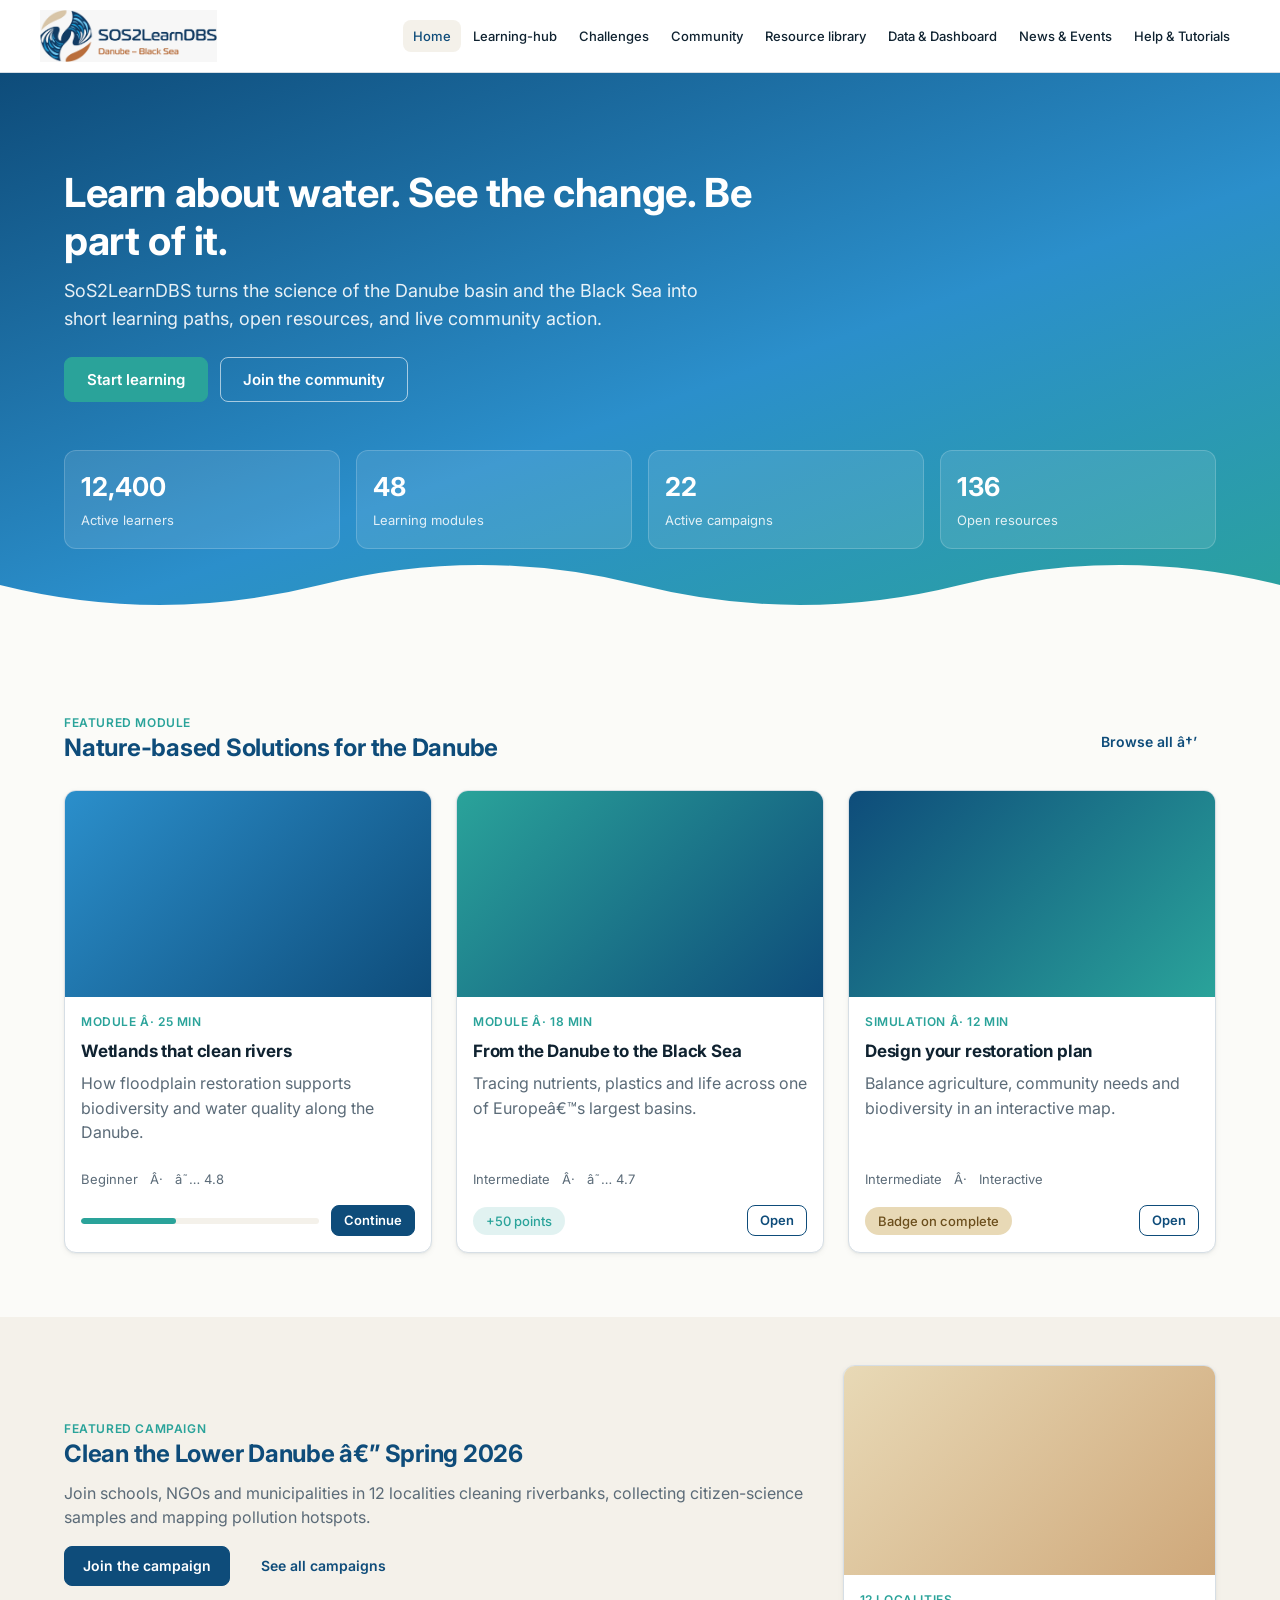
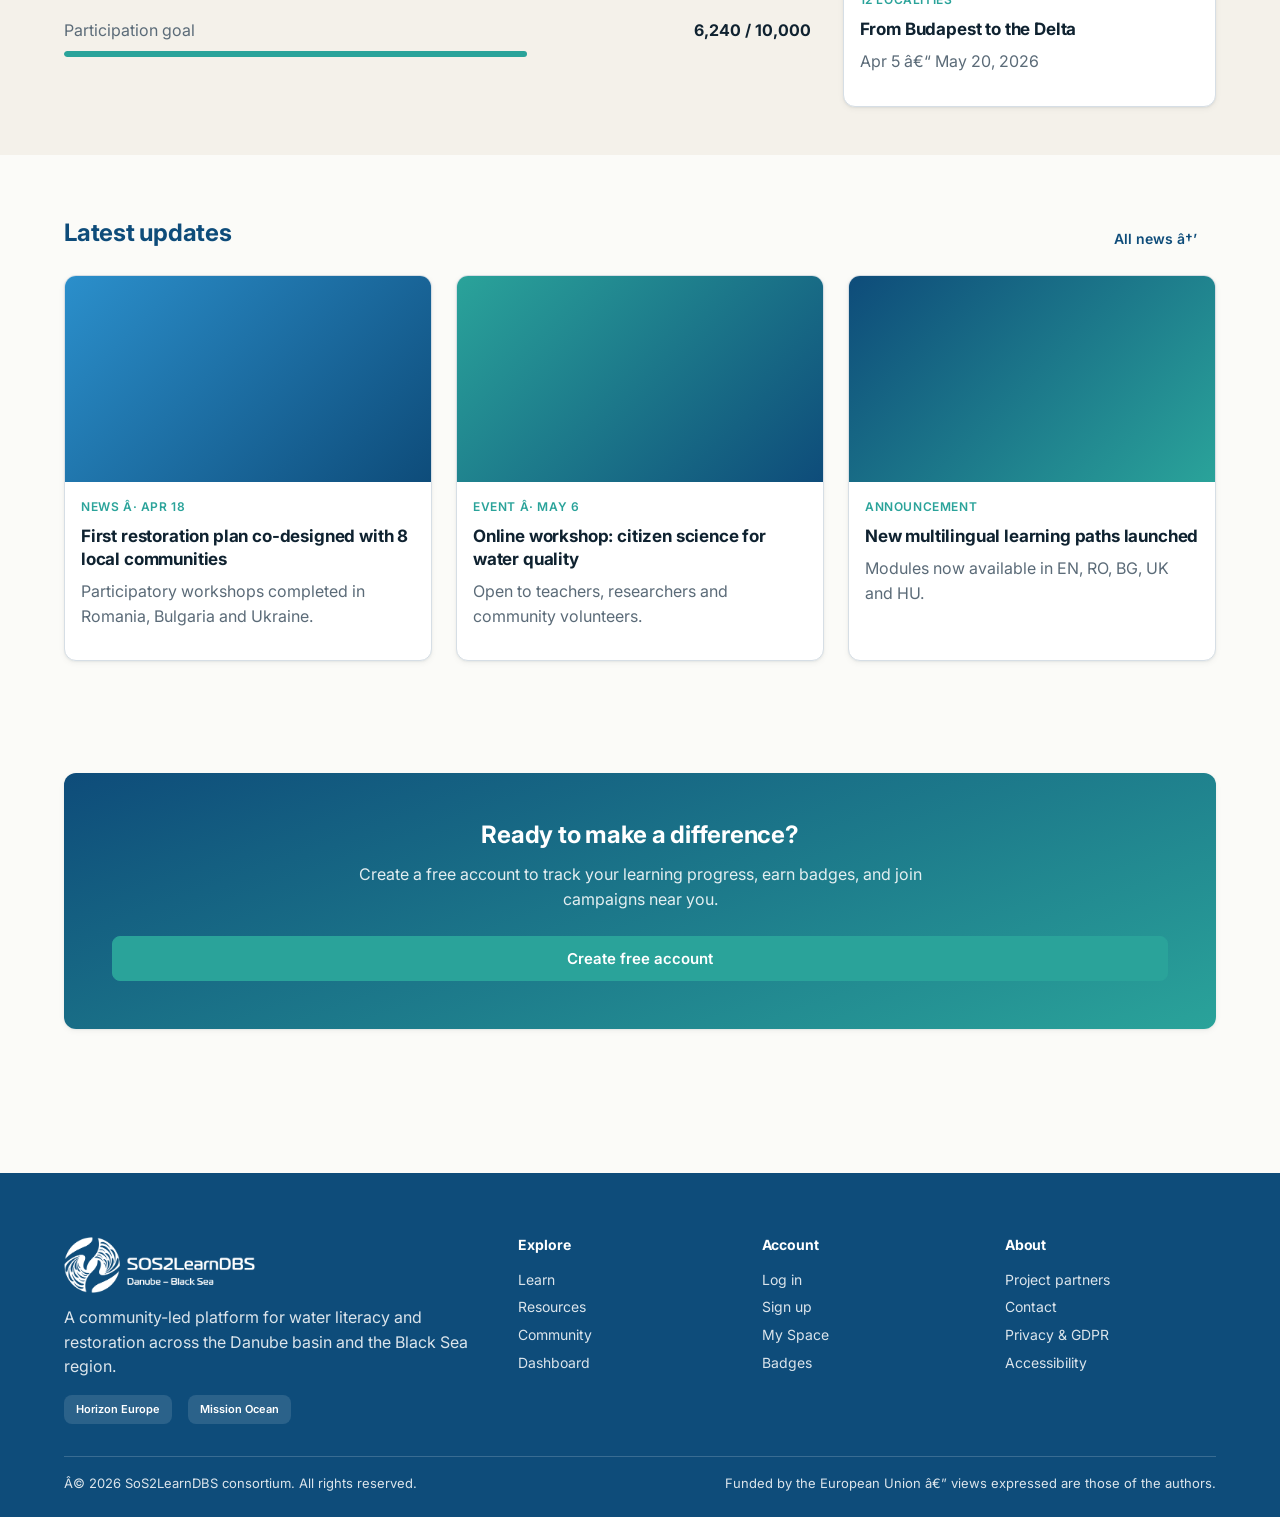
==== index.html @ 238d83d1 "Initial site for GitHub Pages" ====
﻿<!doctype html>
<html lang="en">
<head>
<meta charset="utf-8">
<title>SoS2LearnDBS â€” Learn. See. Restore.</title>
<meta name="viewport" content="width=device-width,initial-scale=1">
<meta name="description" content="Community-led restoration of the Danube basin and the Black Sea. Learn, explore data, and take part.">
<link rel="icon" type="image/jpeg" href="assets/img/logos/Logo.jpeg">
<link rel="preconnect" href="https://fonts.googleapis.com">
<link rel="preconnect" href="https://fonts.gstatic.com" crossorigin>
<link href="https://fonts.googleapis.com/css2?family=Inter:wght@400;500;600;700&display=swap" rel="stylesheet">
<link rel="stylesheet" href="assets/css/styles.css">
</head>
<body>
<a class="skip-link" href="#main">Skip to content</a>

<header class="header">
  <div class="container header__inner header__inner--simple">
        <a class="brand" href="index.html" aria-label="SoS2LearnDBS home">
      <img class="brand__mark" src="assets/img/logos/Logo.jpeg" alt="SoS2LearnDBS">
    </a>
    <button class="menu-btn" data-menu-toggle aria-label="Toggle menu">☰</button>
    <nav class="nav nav--primary" aria-label="Main">
      <a href="index.html">Home</a>
      <a href="learn.html">Learning-hub</a>
      <a href="campaign-detail.html">Challenges</a>
      <a href="community.html">Community</a>
      <a href="resources.html">Resource library</a>
      <a href="dashboard.html">Data & Dashboard</a>
      <a href="community.html#news">News & Events</a>
      <a href="learn.html#tutorials">Help & Tutorials</a>
    </nav>
  </div>
</header>

<main id="main">

  <!-- Hero -->
  <section class="hero">
    <div class="container">
      <h1>Learn about water. See the change. Be part of it.</h1>
      <p>SoS2LearnDBS turns the science of the Danube basin and the Black Sea into short learning paths,
         open resources, and live community action.</p>
      <div class="actions">
        <a class="btn btn--teal btn--lg" href="learn.html">Start learning</a>
        <a class="btn btn--secondary btn--lg" href="community.html" style="color:#fff;border-color:rgba(255,255,255,0.6);background:transparent">Join the community</a>
      </div>
      <div class="hero__kpis">
        <div class="hero__kpi"><b data-count="12400">0</b><span>Active learners</span></div>
        <div class="hero__kpi"><b data-count="48">0</b><span>Learning modules</span></div>
        <div class="hero__kpi"><b data-count="22">0</b><span>Active campaigns</span></div>
        <div class="hero__kpi"><b data-count="136">0</b><span>Open resources</span></div>
      </div>
    </div>
  </section>

  <!-- Featured module -->
  <section class="section">
    <div class="container">
      <div class="flex justify-between items-center mb-4">
        <div>
          <span class="card__tag">Featured module</span>
          <h2>Nature-based Solutions for the Danube</h2>
        </div>
        <a class="btn btn--ghost" href="learn.html">Browse all â†’</a>
      </div>
      <div class="grid g-3">
        <article class="card">
          <div class="card__media card__media--azure"></div>
          <div class="card__body">
            <span class="card__tag">Module Â· 25 min</span>
            <h3 class="card__title">Wetlands that clean rivers</h3>
            <p class="muted">How floodplain restoration supports biodiversity and water quality along the Danube.</p>
            <div class="card__meta"><span>Beginner</span> Â· <span>â˜… 4.8</span></div>
          </div>
          <div class="card__footer">
            <div class="progress" style="flex:1;margin-right:12px"><div class="progress__bar" style="width:40%"></div></div>
            <a class="btn btn--sm" href="module-detail.html">Continue</a>
          </div>
        </article>
        <article class="card">
          <div class="card__media card__media--teal"></div>
          <div class="card__body">
            <span class="card__tag">Module Â· 18 min</span>
            <h3 class="card__title">From the Danube to the Black Sea</h3>
            <p class="muted">Tracing nutrients, plastics and life across one of Europeâ€™s largest basins.</p>
            <div class="card__meta"><span>Intermediate</span> Â· <span>â˜… 4.7</span></div>
          </div>
          <div class="card__footer">
            <span class="chip chip--teal">+50 points</span>
            <a class="btn btn--sm btn--secondary" href="module-detail.html">Open</a>
          </div>
        </article>
        <article class="card">
          <div class="card__media"></div>
          <div class="card__body">
            <span class="card__tag">Simulation Â· 12 min</span>
            <h3 class="card__title">Design your restoration plan</h3>
            <p class="muted">Balance agriculture, community needs and biodiversity in an interactive map.</p>
            <div class="card__meta"><span>Intermediate</span> Â· <span>Interactive</span></div>
          </div>
          <div class="card__footer">
            <span class="chip chip--sand">Badge on complete</span>
            <a class="btn btn--sm btn--secondary" href="module-detail.html">Open</a>
          </div>
        </article>
      </div>
    </div>
  </section>

  <!-- Featured campaign -->
  <section class="section--tight" style="background:var(--c-stone)">
    <div class="container">
      <div class="grid g-8-4 items-center">
        <div>
          <span class="card__tag">Featured campaign</span>
          <h2>Clean the Lower Danube â€” Spring 2026</h2>
          <p class="muted">Join schools, NGOs and municipalities in 12 localities cleaning riverbanks,
             collecting citizen-science samples and mapping pollution hotspots.</p>
          <div class="flex gap-3 mt-4">
            <a class="btn" href="campaign-detail.html">Join the campaign</a>
            <a class="btn btn--ghost" href="community.html">See all campaigns</a>
          </div>
          <div class="mt-6">
            <div class="flex justify-between mb-2"><span class="muted">Participation goal</span><b>6,240 / 10,000</b></div>
            <div class="progress"><div class="progress__bar" style="width:62%"></div></div>
          </div>
        </div>
        <div>
          <div class="card">
            <div class="card__media card__media--sand"></div>
            <div class="card__body">
              <span class="card__tag">12 localities</span>
              <h3 class="card__title">From Budapest to the Delta</h3>
              <p class="muted">Apr 5 â€“ May 20, 2026</p>
            </div>
          </div>
        </div>
      </div>
    </div>
  </section>

  <!-- Latest updates -->
  <section class="section">
    <div class="container">
      <div class="flex justify-between items-center mb-4">
        <h2>Latest updates</h2>
        <a class="btn btn--ghost" href="community.html">All news â†’</a>
      </div>
      <div class="grid g-3">
        <article class="card">
          <div class="card__media card__media--azure"></div>
          <div class="card__body">
            <span class="card__tag">News Â· Apr 18</span>
            <h3 class="card__title">First restoration plan co-designed with 8 local communities</h3>
            <p class="muted">Participatory workshops completed in Romania, Bulgaria and Ukraine.</p>
          </div>
        </article>
        <article class="card">
          <div class="card__media card__media--teal"></div>
          <div class="card__body">
            <span class="card__tag">Event Â· May 6</span>
            <h3 class="card__title">Online workshop: citizen science for water quality</h3>
            <p class="muted">Open to teachers, researchers and community volunteers.</p>
          </div>
        </article>
        <article class="card">
          <div class="card__media"></div>
          <div class="card__body">
            <span class="card__tag">Announcement</span>
            <h3 class="card__title">New multilingual learning paths launched</h3>
            <p class="muted">Modules now available in EN, RO, BG, UK and HU.</p>
          </div>
        </article>
      </div>
    </div>
  </section>

  <!-- CTA -->
  <section class="section--tight">
    <div class="container">
      <div class="card" style="padding: var(--s-7); text-align:center; background: linear-gradient(160deg, #0E4C7A, #2AA39A); border:none; color:#fff;">
        <h2 style="color:#fff;">Ready to make a difference?</h2>
        <p style="color:rgba(255,255,255,0.88); max-width: 620px; margin: 0 auto var(--s-5);">
          Create a free account to track your learning progress, earn badges, and join campaigns near you.
        </p>
        <a class="btn btn--teal btn--lg" href="register.html">Create free account</a>
      </div>
    </div>
  </section>

</main>

<footer class="footer">
  <div class="container">
    <div class="footer__grid">
      <div>
        <img class="footer__brand-mark" src="assets/img/logos/Logo_W.png" alt="SoS2LearnDBS">
        <p>A community-led platform for water literacy and restoration across the Danube basin and the Black Sea region.</p>
        <div class="footer__logos mt-4">
          <span class="footer__logo">Horizon Europe</span>
          <span class="footer__logo">Mission Ocean</span>
        </div>
      </div>
      <div>
        <h4>Explore</h4>
        <a href="learn.html">Learn</a>
        <a href="resources.html">Resources</a>
        <a href="community.html">Community</a>
        <a href="dashboard.html">Dashboard</a>
      </div>
      <div>
        <h4>Account</h4>
        <a href="login.html">Log in</a>
        <a href="register.html">Sign up</a>
        <a href="my-space.html">My Space</a>
        <a href="badges.html">Badges</a>
      </div>
      <div>
        <h4>About</h4>
        <a href="#">Project partners</a>
        <a href="#">Contact</a>
        <a href="#">Privacy & GDPR</a>
        <a href="#">Accessibility</a>
      </div>
    </div>
    <div class="footer__bottom">
      <span>Â© 2026 SoS2LearnDBS consortium. All rights reserved.</span>
      <span>Funded by the European Union â€” views expressed are those of the authors.</span>
    </div>
  </div>
</footer>

<script src="assets/js/main.js"></script>
</body>
</html>
---- assets/css/styles.css ----
/* =========================================================
   SoS2LearnDBS – Design System
   Minimal, water-inspired, accessible
   ========================================================= */

:root {
  /* Palette */
  --c-danube: #0E4C7A;
  --c-azure:  #2B8FCB;
  --c-teal:   #2AA39A;
  --c-sand:   #E8D9B6;
  --c-stone:  #F4F1EA;
  --c-ink:    #0F2230;
  --c-muted:  #5B6B78;
  --c-rule:   #D6DEE5;
  --c-white:  #FFFFFF;
  --c-bg:     #FBFBF8;

  --c-success: #2AA39A;
  --c-warning: #E3A008;
  --c-error:   #C0392B;

  /* Type */
  --ff: "Inter", "Helvetica Neue", Arial, system-ui, sans-serif;
  --fs-display: 40px;
  --fs-h1: 32px;
  --fs-h2: 24px;
  --fs-h3: 18px;
  --fs-body: 16px;
  --fs-sm: 14px;
  --fs-cap: 12px;

  /* Spacing */
  --s-1: 4px;  --s-2: 8px;  --s-3: 12px; --s-4: 16px;
  --s-5: 24px; --s-6: 32px; --s-7: 48px; --s-8: 64px; --s-9: 96px;

  /* Radius */
  --r-sm: 4px; --r-md: 8px; --r-lg: 12px; --r-xl: 24px; --r-pill: 999px;

  /* Elevation */
  --sh-1: 0 1px 2px rgba(15, 34, 48, 0.06), 0 2px 6px rgba(15, 34, 48, 0.05);
  --sh-2: 0 4px 12px rgba(15, 34, 48, 0.09);
  --sh-3: 0 12px 32px rgba(15, 34, 48, 0.16);

  /* Motion */
  --ease: cubic-bezier(.2,.8,.2,1);
  --dur: 180ms;
}

/* Reset-ish */
*, *::before, *::after { box-sizing: border-box; }
html, body { margin: 0; padding: 0; }
html { scroll-behavior: smooth; }
body {
  font-family: var(--ff);
  font-size: var(--fs-body);
  line-height: 1.55;
  color: var(--c-ink);
  background: var(--c-bg);
  -webkit-font-smoothing: antialiased;
}
img, svg { display: block; max-width: 100%; }
a { color: var(--c-azure); text-decoration: none; transition: color var(--dur) var(--ease); }
a:hover { color: var(--c-danube); }
h1, h2, h3, h4 { margin: 0 0 var(--s-3); line-height: 1.2; color: var(--c-danube); font-weight: 700; letter-spacing: -0.01em; }
h1 { font-size: var(--fs-h1); }
h2 { font-size: var(--fs-h2); }
h3 { font-size: var(--fs-h3); }
p  { margin: 0 0 var(--s-4); }
hr { border: 0; border-top: 1px solid var(--c-rule); margin: var(--s-6) 0; }

/* Focus ring */
:focus-visible {
  outline: 2px solid var(--c-teal);
  outline-offset: 2px;
  border-radius: var(--r-sm);
}

/* Layout helpers */
.container { width: 100%; max-width: 1200px; margin: 0 auto; padding: 0 var(--s-5); }
.section { padding: var(--s-8) 0; }
.section--tight { padding: var(--s-7) 0; }
.muted { color: var(--c-muted); }
.grid { display: grid; gap: var(--s-5); }
.g-2 { grid-template-columns: repeat(2, 1fr); }
.g-3 { grid-template-columns: repeat(3, 1fr); }
.g-4 { grid-template-columns: repeat(4, 1fr); }
.g-8-4 { grid-template-columns: 2fr 1fr; gap: var(--s-6); }
.flex { display: flex; }
.gap-3 { gap: var(--s-3); } .gap-4 { gap: var(--s-4); } .gap-5 { gap: var(--s-5); }
.items-center { align-items: center; } .justify-between { justify-content: space-between; }
.mt-2 { margin-top: var(--s-2); } .mt-4 { margin-top: var(--s-4); } .mt-6 { margin-top: var(--s-6); }
.mb-2 { margin-bottom: var(--s-2); } .mb-4 { margin-bottom: var(--s-4); } .mb-6 { margin-bottom: var(--s-6); }

/* Skip link */
.skip-link {
  position: absolute; left: -9999px; top: 0;
  background: var(--c-danube); color: #fff; padding: var(--s-3) var(--s-4);
  border-radius: 0 0 var(--r-md) 0; z-index: 1000;
}
.skip-link:focus { left: 0; }

/* ===== Header ===== */
.header {
  position: sticky; top: 0; z-index: 50;
  background: rgba(255,255,255,0.92);
  backdrop-filter: saturate(1.2) blur(10px);
  border-bottom: 1px solid var(--c-rule);
}
.header__inner {
  display: flex;
  align-items: center;
  gap: var(--s-4);
  min-height: 72px;
  position: relative;
}
.header__inner--simple { padding: var(--s-2) 0; }
.brand { display: inline-flex; align-items: center; gap: var(--s-3); color: var(--c-danube); font-weight: 700; letter-spacing: -0.01em; }
.brand__mark { height: 52px; width: auto; max-width: 260px; object-fit: contain; }
.nav {
  margin-left: auto;
  display: flex;
  align-items: center;
  gap: 2px;
  flex-wrap: wrap;
  justify-content: flex-end;
}
.nav a {
  color: var(--c-ink);
  padding: 6px 10px;
  border-radius: var(--r-md);
  font-weight: 500;
  font-size: 13px;
  white-space: nowrap;
}
.nav a:hover { background: var(--c-stone); color: var(--c-danube); }
.nav a.active { color: var(--c-danube); background: var(--c-stone); }
.header__actions { display: flex; gap: var(--s-2); align-items: center; }
.lang {
  background: transparent; border: 1px solid var(--c-rule); color: var(--c-ink);
  padding: 6px 10px; border-radius: var(--r-pill); font-size: 13px; cursor: pointer;
}
.lang:hover { background: var(--c-stone); }
.menu-btn { display: none; background: none; border: 1px solid var(--c-rule);
  border-radius: var(--r-md); width: 40px; height: 40px; cursor: pointer; color: var(--c-ink); }

/* ===== Buttons ===== */
.btn {
  --_bg: var(--c-danube); --_fg: #fff; --_bd: var(--c-danube);
  display: inline-flex; align-items: center; justify-content: center; gap: var(--s-2);
  font-family: inherit; font-weight: 600; font-size: 14px; line-height: 1;
  padding: 12px 18px; border-radius: var(--r-md); cursor: pointer;
  background: var(--_bg); color: var(--_fg); border: 1px solid var(--_bd);
  transition: background var(--dur) var(--ease), transform var(--dur) var(--ease), box-shadow var(--dur) var(--ease);
  text-decoration: none;
}
.btn:hover { background: var(--c-azure); border-color: var(--c-azure); color: #fff; }
.btn:active { transform: translateY(1px); }
.btn--secondary { --_bg: #fff; --_fg: var(--c-danube); --_bd: var(--c-danube); }
.btn--secondary:hover { background: var(--c-stone); color: var(--c-danube); border-color: var(--c-danube); }
.btn--ghost { --_bg: transparent; --_fg: var(--c-danube); --_bd: transparent; }
.btn--ghost:hover { background: var(--c-stone); color: var(--c-danube); }
.btn--teal { --_bg: var(--c-teal); --_fg: #fff; --_bd: var(--c-teal); }
.btn--teal:hover { background: #238e86; border-color: #238e86; }
.btn--danger { --_bg: var(--c-error); --_fg: #fff; --_bd: var(--c-error); }
.btn--sm { padding: 8px 12px; font-size: 13px; }
.btn--lg { padding: 14px 22px; font-size: 15px; }
.btn--block { width: 100%; }
.btn[disabled] { opacity: 0.55; cursor: not-allowed; pointer-events: none; }

/* ===== Hero ===== */
.hero {
  position: relative; overflow: hidden;
  background: linear-gradient(160deg, #0E4C7A 0%, #2B8FCB 55%, #2AA39A 100%);
  color: #fff; padding: var(--s-9) 0;
}
.hero::after {
  content: ""; position: absolute; inset: auto 0 0 0; height: 120px;
  background: url("data:image/svg+xml;utf8,<svg xmlns='http://www.w3.org/2000/svg' viewBox='0 0 1200 120' preserveAspectRatio='none'><path d='M0 60 Q150 100 300 60 T600 60 T900 60 T1200 60 V120 H0 Z' fill='%23FBFBF8'/></svg>") center/cover no-repeat;
}
.hero h1 { color: #fff; font-size: var(--fs-display); max-width: 720px; }
.hero p  { color: rgba(255,255,255,0.9); font-size: 18px; max-width: 640px; }
.hero .actions { display: flex; gap: var(--s-3); margin-top: var(--s-5); flex-wrap: wrap; }
.hero__kpis { margin-top: var(--s-7); display: grid; grid-template-columns: repeat(4,1fr); gap: var(--s-4); }
.hero__kpi {
  background: rgba(255,255,255,0.1); border: 1px solid rgba(255,255,255,0.18);
  border-radius: var(--r-lg); padding: var(--s-4);
}
.hero__kpi b { display: block; font-size: 26px; color: #fff; }
.hero__kpi span { color: rgba(255,255,255,0.85); font-size: 13px; }

/* ===== Cards ===== */
.card {
  background: var(--c-white); border: 1px solid var(--c-rule);
  border-radius: var(--r-lg); overflow: hidden; box-shadow: var(--sh-1);
  transition: transform var(--dur) var(--ease), box-shadow var(--dur) var(--ease), border-color var(--dur) var(--ease);
  display: flex; flex-direction: column;
}
.card:hover { transform: translateY(-2px); box-shadow: var(--sh-2); border-color: #c3d0dc; }
.card__media {
  aspect-ratio: 16/9; background: linear-gradient(135deg, #0E4C7A, #2AA39A);
  position: relative;
}
.card__media--sand { background: linear-gradient(135deg, var(--c-sand), #cfa87a); }
.card__media--teal { background: linear-gradient(135deg, #2AA39A, #0E4C7A); }
.card__media--azure { background: linear-gradient(135deg, #2B8FCB, #0E4C7A); }
.card__body { padding: var(--s-4); display: flex; flex-direction: column; gap: var(--s-2); flex-grow: 1; }
.card__tag {
  display: inline-block; font-size: 12px; font-weight: 600; color: var(--c-teal);
  text-transform: uppercase; letter-spacing: 0.05em;
}
.card__title { font-size: 17px; color: var(--c-ink); margin: 0; line-height: 1.35; }
.card__meta { color: var(--c-muted); font-size: 13px; margin-top: auto; display:flex; gap: var(--s-3); align-items:center;}
.card__footer { padding: 0 var(--s-4) var(--s-4); display: flex; justify-content: space-between; align-items: center; }

/* ===== Chips / Tags ===== */
.chip {
  display: inline-flex; align-items: center; gap: 6px;
  height: 28px; padding: 0 12px; border-radius: var(--r-pill);
  background: var(--c-stone); color: var(--c-ink); font-size: 13px; font-weight: 500;
  border: 1px solid transparent; cursor: pointer; user-select: none;
  transition: all var(--dur) var(--ease);
}
.chip:hover { border-color: var(--c-rule); }
.chip.is-active { background: var(--c-danube); color: #fff; border-color: var(--c-danube); }
.chip--teal { background: rgba(42,163,154,0.14); color: var(--c-teal); }
.chip--sand { background: var(--c-sand); color: #6b4e1c; }

/* ===== Inputs / Forms ===== */
.field { display: flex; flex-direction: column; gap: 6px; margin-bottom: var(--s-4); }
.field label { font-size: 13px; font-weight: 600; color: var(--c-ink); }
.field .help { font-size: 12px; color: var(--c-muted); }
.input, .select, .textarea {
  font-family: inherit; font-size: 14px; color: var(--c-ink);
  background: #fff; border: 1px solid var(--c-rule);
  border-radius: var(--r-md); padding: 10px 12px; min-height: 44px; width: 100%;
  transition: border-color var(--dur) var(--ease), box-shadow var(--dur) var(--ease);
}
.input:focus, .select:focus, .textarea:focus {
  outline: none; border-color: var(--c-azure);
  box-shadow: 0 0 0 3px rgba(43,143,203,0.18);
}
.textarea { min-height: 96px; resize: vertical; }

/* Search bar */
.search {
  display: flex; align-items: center; gap: var(--s-2);
  background: #fff; border: 1px solid var(--c-rule);
  border-radius: var(--r-pill); padding: 6px 16px; width: 100%;
}
.search input { border: none; outline: none; flex-grow: 1; font-size: 14px; padding: 8px 0; background: transparent; }

/* ===== Progress ===== */
.progress { height: 6px; background: var(--c-stone); border-radius: var(--r-pill); overflow: hidden; }
.progress__bar { height: 100%; background: var(--c-teal); border-radius: var(--r-pill); transition: width var(--dur) var(--ease); }
.progress-ring { --size: 96px; --stroke: 8px; width: var(--size); height: var(--size); }
.progress-ring__text { font-weight: 700; font-size: 20px; fill: var(--c-danube); }

/* ===== Badges ===== */
.badge {
  width: 72px; height: 72px; border-radius: 50%;
  background: radial-gradient(circle at 30% 30%, #fff 0%, var(--c-sand) 40%, #cfa87a 100%);
  display: flex; align-items: center; justify-content: center;
  border: 3px solid #cfa87a; color: #6b4e1c;
  font-weight: 700; font-size: 22px;
  box-shadow: var(--sh-1);
}
.badge--teal  { background: radial-gradient(circle at 30% 30%, #fff 0%, #6ec4bd 40%, var(--c-teal) 100%);
                border-color: var(--c-teal); color: #0e5e58; }
.badge--blue  { background: radial-gradient(circle at 30% 30%, #fff 0%, #8bc0df 40%, var(--c-azure) 100%);
                border-color: var(--c-azure); color: #124a73; }
.badge--locked{ background: #e5e9ee; border-color: #c3ccd5; color: #8894a1; box-shadow: none; }
.badge-tile { text-align: center; padding: var(--s-4); border: 1px solid var(--c-rule); border-radius: var(--r-lg); background: #fff; }
.badge-tile .badge { margin: 0 auto var(--s-3); }
.badge-tile h4 { font-size: 14px; margin: 0 0 4px; color: var(--c-ink); }
.badge-tile p { font-size: 12px; color: var(--c-muted); margin: 0; }

/* ===== KPI widgets ===== */
.kpi {
  background: #fff; border: 1px solid var(--c-rule); border-radius: var(--r-lg);
  padding: var(--s-4); box-shadow: var(--sh-1); display: flex; flex-direction: column; gap: var(--s-2);
}
.kpi__label { font-size: 12px; color: var(--c-muted); text-transform: uppercase; letter-spacing: 0.05em; }
.kpi__value { font-size: 28px; font-weight: 700; color: var(--c-danube); line-height: 1; }
.kpi__trend { font-size: 12px; color: var(--c-teal); font-weight: 600; }
.kpi__trend.down { color: var(--c-error); }

/* ===== Tables ===== */
.table { width: 100%; border-collapse: collapse; background: #fff; border-radius: var(--r-lg); overflow: hidden; border: 1px solid var(--c-rule); }
.table th, .table td { padding: 12px 14px; text-align: left; font-size: 14px; }
.table th { background: var(--c-stone); color: var(--c-ink); font-weight: 600; border-bottom: 1px solid var(--c-rule); font-size: 13px; }
.table tbody tr + tr td { border-top: 1px solid var(--c-rule); }
.table tbody tr:hover { background: #fbfaf5; }
.status { display: inline-block; padding: 2px 8px; border-radius: var(--r-pill); font-size: 11px; font-weight: 600; text-transform: uppercase; letter-spacing: 0.04em; }
.status.draft   { background: #eceff3; color: #4e5b68; }
.status.active  { background: rgba(42,163,154,0.18); color: #0e5e58; }
.status.closed  { background: #eae3d0; color: #6b4e1c; }

/* ===== Tabs ===== */
.tabs { display: flex; gap: 4px; border-bottom: 1px solid var(--c-rule); overflow-x: auto; }
.tab {
  border: none; background: transparent; padding: 12px 16px; font-family: inherit;
  font-size: 14px; font-weight: 500; color: var(--c-muted); cursor: pointer;
  border-bottom: 2px solid transparent; white-space: nowrap;
  transition: color var(--dur) var(--ease), border-color var(--dur) var(--ease);
}
.tab:hover { color: var(--c-ink); }
.tab.active { color: var(--c-danube); border-bottom-color: var(--c-teal); }

/* ===== Breadcrumbs ===== */
.crumbs { font-size: 13px; color: var(--c-muted); margin-bottom: var(--s-3); }
.crumbs a { color: var(--c-muted); }
.crumbs a:hover { color: var(--c-danube); }
.crumbs span { margin: 0 6px; color: #bcc6cf; }

/* ===== Footer ===== */
.footer {
  background: var(--c-danube); color: rgba(255,255,255,0.85);
  padding: var(--s-8) 0 var(--s-5); margin-top: var(--s-9);
}
.footer h4 { color: #fff; font-size: 14px; margin-bottom: var(--s-3); }
.footer a { color: rgba(255,255,255,0.85); font-size: 14px; display: block; padding: 3px 0; }
.footer a:hover { color: #fff; }
.footer__brand-mark {
  height: 56px;
  width: auto;
  max-width: 320px;
  margin-bottom: var(--s-3);
  object-fit: contain;
}
.footer__grid { display: grid; grid-template-columns: 2fr 1fr 1fr 1fr; gap: var(--s-6); }
.footer__bottom { margin-top: var(--s-6); padding-top: var(--s-4); border-top: 1px solid rgba(255,255,255,0.18);
  display: flex; justify-content: space-between; align-items: center; font-size: 13px; flex-wrap: wrap; gap: var(--s-3); }
.footer__logos { display: flex; align-items: center; gap: var(--s-4); flex-wrap: wrap; }
.footer__logo { background: rgba(255,255,255,0.12); padding: 6px 12px; border-radius: var(--r-md); font-size: 11px; font-weight: 600; color: #fff; }

/* ===== Auth layout ===== */
.auth-page { min-height: calc(100vh - 64px); display: grid; place-items: center; padding: var(--s-6) var(--s-4);
  background: linear-gradient(180deg, var(--c-stone), var(--c-bg)); }
.auth-card { background: #fff; border: 1px solid var(--c-rule); border-radius: var(--r-lg);
  padding: var(--s-6); width: 100%; max-width: 420px; box-shadow: var(--sh-2); }
.auth-card h1 { font-size: 22px; margin-bottom: var(--s-4); }
.auth-links { display: flex; justify-content: space-between; font-size: 13px; margin-top: var(--s-3); }

/* ===== Quiz ===== */
.quiz-card { background: #fff; border: 1px solid var(--c-rule); border-radius: var(--r-lg); padding: var(--s-6); box-shadow: var(--sh-1); max-width: 720px; margin: 0 auto; }
.quiz-option {
  display: flex; align-items: center; gap: var(--s-3);
  padding: var(--s-3) var(--s-4); border: 1px solid var(--c-rule);
  border-radius: var(--r-md); cursor: pointer; margin-bottom: var(--s-2);
  transition: all var(--dur) var(--ease); background: #fff;
}
.quiz-option:hover { border-color: var(--c-azure); background: #f6fbff; }
.quiz-option.selected { border-color: var(--c-azure); background: #eef6fc; }
.quiz-option.correct { border-color: var(--c-teal); background: rgba(42,163,154,0.12); }
.quiz-option.wrong  { border-color: var(--c-error); background: rgba(192,57,43,0.1); }
.quiz-dots { display: flex; gap: 6px; justify-content: center; margin: var(--s-4) 0; }
.quiz-dot { width: 8px; height: 8px; border-radius: 50%; background: var(--c-rule); }
.quiz-dot.active { background: var(--c-teal); }
.quiz-dot.done { background: var(--c-danube); }

/* ===== Sidebar (admin / my space) ===== */
.app { display: grid; grid-template-columns: 240px 1fr; min-height: calc(100vh - 64px); }
.sidebar {
  background: #fff; border-right: 1px solid var(--c-rule); padding: var(--s-5) var(--s-3);
  display: flex; flex-direction: column; gap: 2px;
}
.sidebar__title { font-size: 12px; color: var(--c-muted); padding: 0 var(--s-3); margin-bottom: var(--s-2); text-transform: uppercase; letter-spacing: 0.08em; }
.sidebar a {
  display: flex; align-items: center; gap: var(--s-3); padding: 10px 12px; border-radius: var(--r-md);
  color: var(--c-ink); font-size: 14px; font-weight: 500;
}
.sidebar a:hover { background: var(--c-stone); color: var(--c-danube); }
.sidebar a.active { background: var(--c-stone); color: var(--c-danube); }
.app__main { padding: var(--s-6); overflow-x: auto; }

/* ===== Toast / callouts ===== */
.callout {
  border-left: 4px solid var(--c-teal); background: rgba(42,163,154,0.08);
  padding: var(--s-4); border-radius: var(--r-md); color: var(--c-ink);
}
.callout--warn { border-color: var(--c-warning); background: rgba(227,160,8,0.10); }
.callout--error { border-color: var(--c-error); background: rgba(192,57,43,0.08); }

/* ===== Empty states ===== */
.empty { text-align: center; padding: var(--s-7) var(--s-4); color: var(--c-muted); }
.empty h3 { color: var(--c-ink); }

/* ===== Chart placeholders ===== */
.chart {
  background: #fff; border: 1px solid var(--c-rule); border-radius: var(--r-lg);
  padding: var(--s-4); box-shadow: var(--sh-1);
}
.chart h3 { font-size: 14px; color: var(--c-muted); text-transform: uppercase; letter-spacing: 0.05em; margin-bottom: var(--s-3); }
.bar-chart { display: flex; align-items: flex-end; gap: 8px; height: 160px; padding-top: var(--s-3); }
.bar-chart .bar { flex: 1; background: linear-gradient(180deg, var(--c-azure), var(--c-danube)); border-radius: 4px 4px 0 0; position: relative; }
.bar-chart .bar span { position: absolute; bottom: -20px; left: 0; right: 0; text-align: center; font-size: 11px; color: var(--c-muted); }

.line-chart { width: 100%; height: 160px; }

/* Map placeholder */
.map {
  aspect-ratio: 16/9; border-radius: var(--r-lg); border: 1px solid var(--c-rule);
  background:
    radial-gradient(circle at 70% 60%, rgba(42,163,154,0.35) 0, transparent 22%),
    radial-gradient(circle at 50% 55%, rgba(43,143,203,0.35) 0, transparent 28%),
    radial-gradient(circle at 40% 65%, rgba(14,76,122,0.35) 0, transparent 22%),
    linear-gradient(180deg, #eaf3fa, #ddece3);
  position: relative; box-shadow: var(--sh-1); overflow: hidden;
}
.map::after {
  content: "Danube basin & Black Sea"; position: absolute; bottom: 10px; right: 14px;
  font-size: 12px; color: var(--c-muted); background: rgba(255,255,255,0.85);
  padding: 4px 10px; border-radius: var(--r-pill); border: 1px solid var(--c-rule);
}

/* ===== Utility ===== */
.hide-desktop { display: none; }

/* ===== Responsive ===== */
@media (max-width: 960px) {
  .g-3, .g-4 { grid-template-columns: repeat(2, 1fr); }
  .g-8-4 { grid-template-columns: 1fr; }
  .hero__kpis { grid-template-columns: repeat(2, 1fr); }
  .footer__grid { grid-template-columns: 1fr 1fr; }
  .app { grid-template-columns: 1fr; }
  .sidebar { display: none; }
  .sidebar.is-open { display: flex; }
}
@media (max-width: 680px) {
  .g-2, .g-3, .g-4 { grid-template-columns: 1fr; }
  .hero { padding: var(--s-7) 0; }
  .hero h1 { font-size: 30px; }
  .header__inner {
    min-height: 64px;
    padding: 0;
  }
  .brand__mark { height: 44px; max-width: 220px; }
  .nav { display: none; flex-wrap: nowrap; }
  .nav.is-open {
    display: flex; flex-direction: column; position: absolute; top: 64px; right: 0;
    background: #fff; border: 1px solid var(--c-rule); border-radius: var(--r-lg);
    padding: var(--s-3); box-shadow: var(--sh-2); min-width: 260px;
    max-width: min(92vw, 320px);
  }
  .nav.is-open a { font-size: 14px; padding: 8px 10px; }
  .menu-btn { display: inline-flex; align-items: center; justify-content: center; margin-left: auto; }
  .footer__brand-mark { height: 48px; max-width: 280px; }
  .footer__grid { grid-template-columns: 1fr; }
  .hide-mobile { display: none; }
  .hide-desktop { display: block; }
}

@media (prefers-reduced-motion: reduce) {
  * { transition: none !important; animation: none !important; }
}
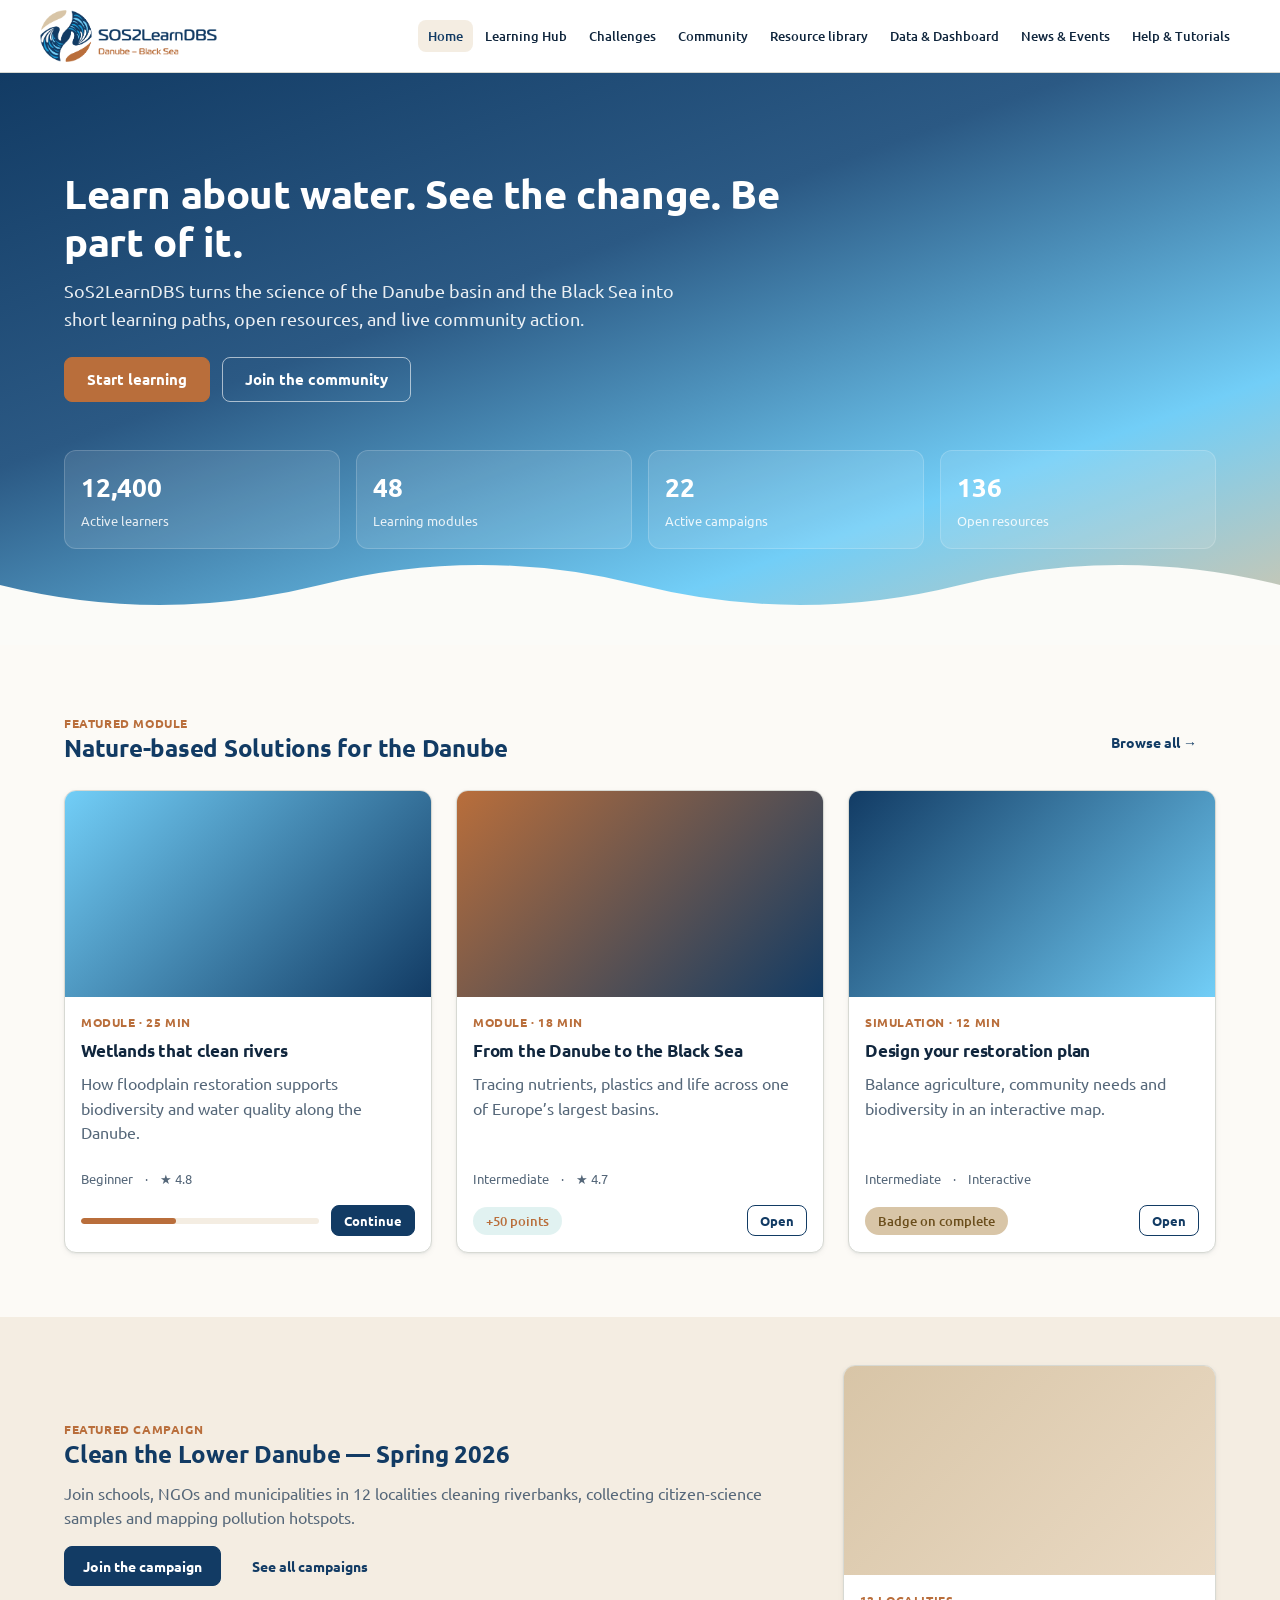
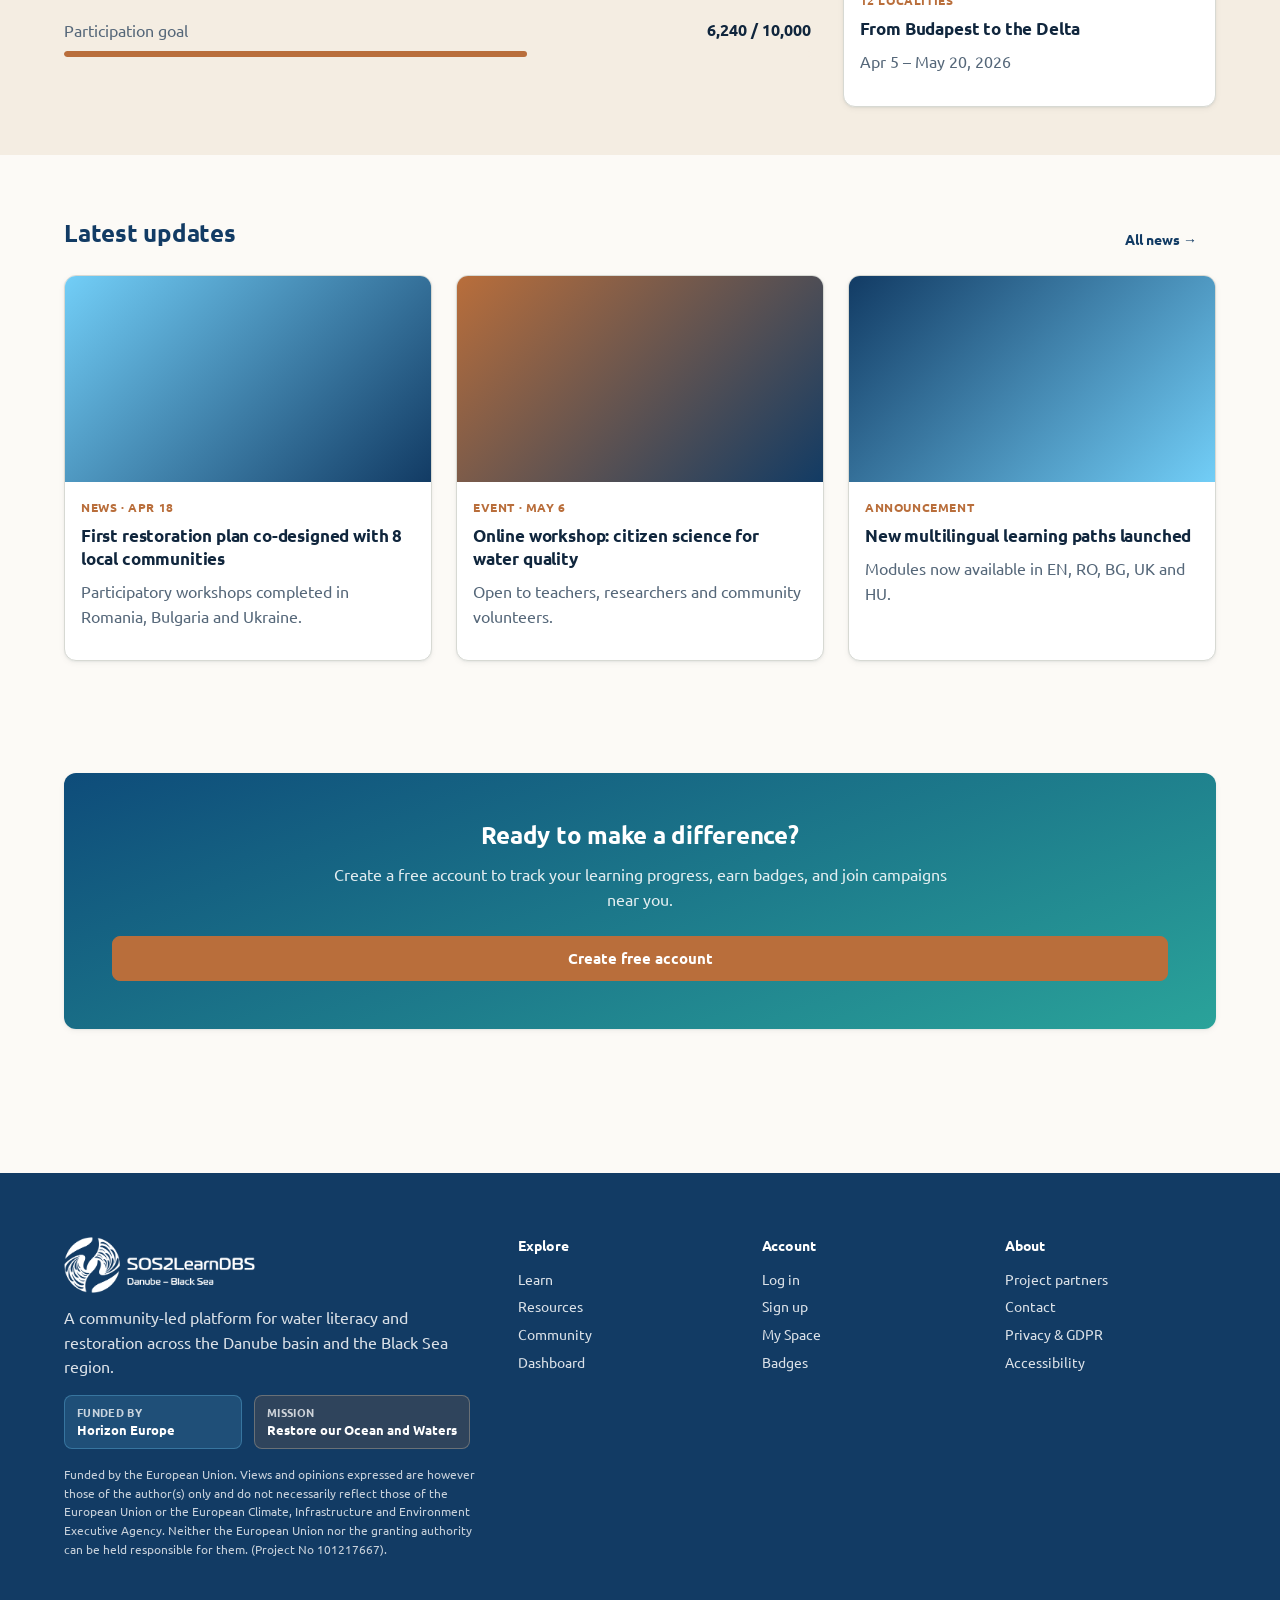
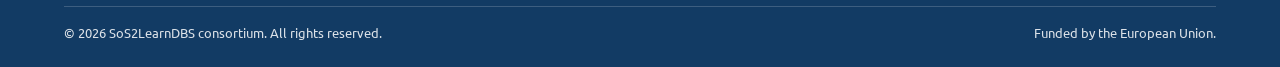
==== commit 9673b17d: "Apply branding and text cleanup fixes" ====
--- a/index.html
+++ b/index.html
@@ -2,13 +2,13 @@
 <html lang="en">
 <head>
 <meta charset="utf-8">
-<title>SoS2LearnDBS â€” Learn. See. Restore.</title>
+<title>SoS2LearnDBS — Learn. See. Restore.</title>
 <meta name="viewport" content="width=device-width,initial-scale=1">
 <meta name="description" content="Community-led restoration of the Danube basin and the Black Sea. Learn, explore data, and take part.">
-<link rel="icon" type="image/jpeg" href="assets/img/logos/Logo.jpeg">
+<link rel="icon" type="image/png" href="assets/img/logos/Logo.png">
 <link rel="preconnect" href="https://fonts.googleapis.com">
 <link rel="preconnect" href="https://fonts.gstatic.com" crossorigin>
-<link href="https://fonts.googleapis.com/css2?family=Inter:wght@400;500;600;700&display=swap" rel="stylesheet">
+<link href="https://fonts.googleapis.com/css2?family=Ubuntu:wght@400;500;700&display=swap" rel="stylesheet">
 <link rel="stylesheet" href="assets/css/styles.css">
 </head>
 <body>
@@ -17,12 +17,12 @@
 <header class="header">
   <div class="container header__inner header__inner--simple">
         <a class="brand" href="index.html" aria-label="SoS2LearnDBS home">
-      <img class="brand__mark" src="assets/img/logos/Logo.jpeg" alt="SoS2LearnDBS">
+      <img class="brand__mark" src="assets/img/logos/Logo.png" alt="SoS2LearnDBS">
     </a>
     <button class="menu-btn" data-menu-toggle aria-label="Toggle menu">☰</button>
     <nav class="nav nav--primary" aria-label="Main">
       <a href="index.html">Home</a>
-      <a href="learn.html">Learning-hub</a>
+      <a href="learn.html">Learning Hub</a>
       <a href="campaign-detail.html">Challenges</a>
       <a href="community.html">Community</a>
       <a href="resources.html">Resource library</a>
@@ -62,16 +62,16 @@
           <span class="card__tag">Featured module</span>
           <h2>Nature-based Solutions for the Danube</h2>
         </div>
-        <a class="btn btn--ghost" href="learn.html">Browse all â†’</a>
+        <a class="btn btn--ghost" href="learn.html">Browse all →</a>
       </div>
       <div class="grid g-3">
         <article class="card">
           <div class="card__media card__media--azure"></div>
           <div class="card__body">
-            <span class="card__tag">Module Â· 25 min</span>
+            <span class="card__tag">Module · 25 min</span>
             <h3 class="card__title">Wetlands that clean rivers</h3>
             <p class="muted">How floodplain restoration supports biodiversity and water quality along the Danube.</p>
-            <div class="card__meta"><span>Beginner</span> Â· <span>â˜… 4.8</span></div>
+            <div class="card__meta"><span>Beginner</span> · <span>★ 4.8</span></div>
           </div>
           <div class="card__footer">
             <div class="progress" style="flex:1;margin-right:12px"><div class="progress__bar" style="width:40%"></div></div>
@@ -81,10 +81,10 @@
         <article class="card">
           <div class="card__media card__media--teal"></div>
           <div class="card__body">
-            <span class="card__tag">Module Â· 18 min</span>
+            <span class="card__tag">Module · 18 min</span>
             <h3 class="card__title">From the Danube to the Black Sea</h3>
-            <p class="muted">Tracing nutrients, plastics and life across one of Europeâ€™s largest basins.</p>
-            <div class="card__meta"><span>Intermediate</span> Â· <span>â˜… 4.7</span></div>
+            <p class="muted">Tracing nutrients, plastics and life across one of Europe’s largest basins.</p>
+            <div class="card__meta"><span>Intermediate</span> · <span>★ 4.7</span></div>
           </div>
           <div class="card__footer">
             <span class="chip chip--teal">+50 points</span>
@@ -94,10 +94,10 @@
         <article class="card">
           <div class="card__media"></div>
           <div class="card__body">
-            <span class="card__tag">Simulation Â· 12 min</span>
+            <span class="card__tag">Simulation · 12 min</span>
             <h3 class="card__title">Design your restoration plan</h3>
             <p class="muted">Balance agriculture, community needs and biodiversity in an interactive map.</p>
-            <div class="card__meta"><span>Intermediate</span> Â· <span>Interactive</span></div>
+            <div class="card__meta"><span>Intermediate</span> · <span>Interactive</span></div>
           </div>
           <div class="card__footer">
             <span class="chip chip--sand">Badge on complete</span>
@@ -114,7 +114,7 @@
       <div class="grid g-8-4 items-center">
         <div>
           <span class="card__tag">Featured campaign</span>
-          <h2>Clean the Lower Danube â€” Spring 2026</h2>
+          <h2>Clean the Lower Danube — Spring 2026</h2>
           <p class="muted">Join schools, NGOs and municipalities in 12 localities cleaning riverbanks,
              collecting citizen-science samples and mapping pollution hotspots.</p>
           <div class="flex gap-3 mt-4">
@@ -132,7 +132,7 @@
             <div class="card__body">
               <span class="card__tag">12 localities</span>
               <h3 class="card__title">From Budapest to the Delta</h3>
-              <p class="muted">Apr 5 â€“ May 20, 2026</p>
+              <p class="muted">Apr 5 – May 20, 2026</p>
             </div>
           </div>
         </div>
@@ -145,13 +145,13 @@
     <div class="container">
       <div class="flex justify-between items-center mb-4">
         <h2>Latest updates</h2>
-        <a class="btn btn--ghost" href="community.html">All news â†’</a>
+        <a class="btn btn--ghost" href="community.html">All news →</a>
       </div>
       <div class="grid g-3">
         <article class="card">
           <div class="card__media card__media--azure"></div>
           <div class="card__body">
-            <span class="card__tag">News Â· Apr 18</span>
+            <span class="card__tag">News · Apr 18</span>
             <h3 class="card__title">First restoration plan co-designed with 8 local communities</h3>
             <p class="muted">Participatory workshops completed in Romania, Bulgaria and Ukraine.</p>
           </div>
@@ -159,7 +159,7 @@
         <article class="card">
           <div class="card__media card__media--teal"></div>
           <div class="card__body">
-            <span class="card__tag">Event Â· May 6</span>
+            <span class="card__tag">Event · May 6</span>
             <h3 class="card__title">Online workshop: citizen science for water quality</h3>
             <p class="muted">Open to teachers, researchers and community volunteers.</p>
           </div>
@@ -197,10 +197,11 @@
       <div>
         <img class="footer__brand-mark" src="assets/img/logos/Logo_W.png" alt="SoS2LearnDBS">
         <p>A community-led platform for water literacy and restoration across the Danube basin and the Black Sea region.</p>
-        <div class="footer__logos mt-4">
-          <span class="footer__logo">Horizon Europe</span>
-          <span class="footer__logo">Mission Ocean</span>
-        </div>
+        <div class="footer__affiliations" aria-label="Project affiliations">
+          <span class="footer__logo footer__logo--eu"><span class="footer__logo-label">Funded by</span><span>Horizon Europe</span></span>
+          <span class="footer__logo footer__logo--mission"><span class="footer__logo-label">Mission</span><span>Restore our Ocean and Waters</span></span>
+        </div>
+        <p class="footer__disclaimer">Funded by the European Union. Views and opinions expressed are however those of the author(s) only and do not necessarily reflect those of the European Union or the European Climate, Infrastructure and Environment Executive Agency. Neither the European Union nor the granting authority can be held responsible for them. (Project No 101217667).</p>
       </div>
       <div>
         <h4>Explore</h4>
@@ -225,8 +226,8 @@
       </div>
     </div>
     <div class="footer__bottom">
-      <span>Â© 2026 SoS2LearnDBS consortium. All rights reserved.</span>
-      <span>Funded by the European Union â€” views expressed are those of the authors.</span>
+      <span>© 2026 SoS2LearnDBS consortium. All rights reserved.</span>
+      <span>Funded by the European Union.</span>
     </div>
   </div>
 </footer>
--- a/assets/css/styles.css
+++ b/assets/css/styles.css
@@ -5,23 +5,24 @@
 
 :root {
   /* Palette */
-  --c-danube: #0E4C7A;
-  --c-azure:  #2B8FCB;
-  --c-teal:   #2AA39A;
-  --c-sand:   #E8D9B6;
-  --c-stone:  #F4F1EA;
-  --c-ink:    #0F2230;
-  --c-muted:  #5B6B78;
-  --c-rule:   #D6DEE5;
+  --c-danube: #123b64;
+  --c-azure:  #72cef7;
+  --c-teal:   #b96e3b;
+  --c-earth:  #b96e3b;
+  --c-sand:   #d8c5a7;
+  --c-stone:  #f4ede2;
+  --c-ink:    #10263d;
+  --c-muted:  #556779;
+  --c-rule:   #d7d9d3;
   --c-white:  #FFFFFF;
-  --c-bg:     #FBFBF8;
-
-  --c-success: #2AA39A;
+  --c-bg:     #fcfaf6;
+
+  --c-success: #2d8a63;
   --c-warning: #E3A008;
   --c-error:   #C0392B;
 
   /* Type */
-  --ff: "Inter", "Helvetica Neue", Arial, system-ui, sans-serif;
+  --ff: "Ubuntu", "Calibri", "Helvetica Neue", Arial, system-ui, sans-serif;
   --fs-display: 40px;
   --fs-h1: 32px;
   --fs-h2: 24px;
@@ -161,7 +162,7 @@
 .btn--ghost { --_bg: transparent; --_fg: var(--c-danube); --_bd: transparent; }
 .btn--ghost:hover { background: var(--c-stone); color: var(--c-danube); }
 .btn--teal { --_bg: var(--c-teal); --_fg: #fff; --_bd: var(--c-teal); }
-.btn--teal:hover { background: #238e86; border-color: #238e86; }
+.btn--teal:hover { background: #9c5a2f; border-color: #9c5a2f; }
 .btn--danger { --_bg: var(--c-error); --_fg: #fff; --_bd: var(--c-error); }
 .btn--sm { padding: 8px 12px; font-size: 13px; }
 .btn--lg { padding: 14px 22px; font-size: 15px; }
@@ -171,7 +172,7 @@
 /* ===== Hero ===== */
 .hero {
   position: relative; overflow: hidden;
-  background: linear-gradient(160deg, #0E4C7A 0%, #2B8FCB 55%, #2AA39A 100%);
+  background: linear-gradient(160deg, var(--c-danube) 0%, #2b5984 38%, var(--c-azure) 74%, var(--c-sand) 100%);
   color: #fff; padding: var(--s-9) 0;
 }
 .hero::after {
@@ -198,12 +199,12 @@
 }
 .card:hover { transform: translateY(-2px); box-shadow: var(--sh-2); border-color: #c3d0dc; }
 .card__media {
-  aspect-ratio: 16/9; background: linear-gradient(135deg, #0E4C7A, #2AA39A);
+  aspect-ratio: 16/9; background: linear-gradient(135deg, var(--c-danube), var(--c-azure));
   position: relative;
 }
-.card__media--sand { background: linear-gradient(135deg, var(--c-sand), #cfa87a); }
-.card__media--teal { background: linear-gradient(135deg, #2AA39A, #0E4C7A); }
-.card__media--azure { background: linear-gradient(135deg, #2B8FCB, #0E4C7A); }
+.card__media--sand { background: linear-gradient(135deg, var(--c-sand), #eadac4); }
+.card__media--teal { background: linear-gradient(135deg, var(--c-earth), var(--c-danube)); }
+.card__media--azure { background: linear-gradient(135deg, var(--c-azure), var(--c-danube)); }
 .card__body { padding: var(--s-4); display: flex; flex-direction: column; gap: var(--s-2); flex-grow: 1; }
 .card__tag {
   display: inline-block; font-size: 12px; font-weight: 600; color: var(--c-teal);
@@ -331,8 +332,38 @@
 .footer__grid { display: grid; grid-template-columns: 2fr 1fr 1fr 1fr; gap: var(--s-6); }
 .footer__bottom { margin-top: var(--s-6); padding-top: var(--s-4); border-top: 1px solid rgba(255,255,255,0.18);
   display: flex; justify-content: space-between; align-items: center; font-size: 13px; flex-wrap: wrap; gap: var(--s-3); }
-.footer__logos { display: flex; align-items: center; gap: var(--s-4); flex-wrap: wrap; }
-.footer__logo { background: rgba(255,255,255,0.12); padding: 6px 12px; border-radius: var(--r-md); font-size: 11px; font-weight: 600; color: #fff; }
+.footer__affiliations { display: flex; align-items: stretch; gap: var(--s-3); flex-wrap: wrap; margin-top: var(--s-4); }
+.footer__logo {
+  display: inline-flex;
+  flex-direction: column;
+  gap: 2px;
+  min-width: 178px;
+  padding: 10px 12px;
+  border: 1px solid transparent;
+  border-radius: var(--r-md);
+  font-size: 11px;
+  font-weight: 700;
+  line-height: 1.25;
+  color: #fff;
+  letter-spacing: 0.03em;
+  text-transform: uppercase;
+}
+.footer__logo span:last-child {
+  font-size: 13px;
+  font-weight: 600;
+  letter-spacing: 0;
+  text-transform: none;
+}
+.footer__logo-label { color: rgba(255,255,255,0.76); }
+.footer__logo--eu { background: rgba(114,206,247,0.14); border-color: rgba(114,206,247,0.3); }
+.footer__logo--mission { background: rgba(185,110,59,0.18); border-color: rgba(216,197,167,0.34); }
+.footer__disclaimer {
+  margin-top: var(--s-4);
+  max-width: 640px;
+  font-size: 12px;
+  line-height: 1.55;
+  color: rgba(255,255,255,0.76);
+}
 
 /* ===== Auth layout ===== */
 .auth-page { min-height: calc(100vh - 64px); display: grid; place-items: center; padding: var(--s-6) var(--s-4);
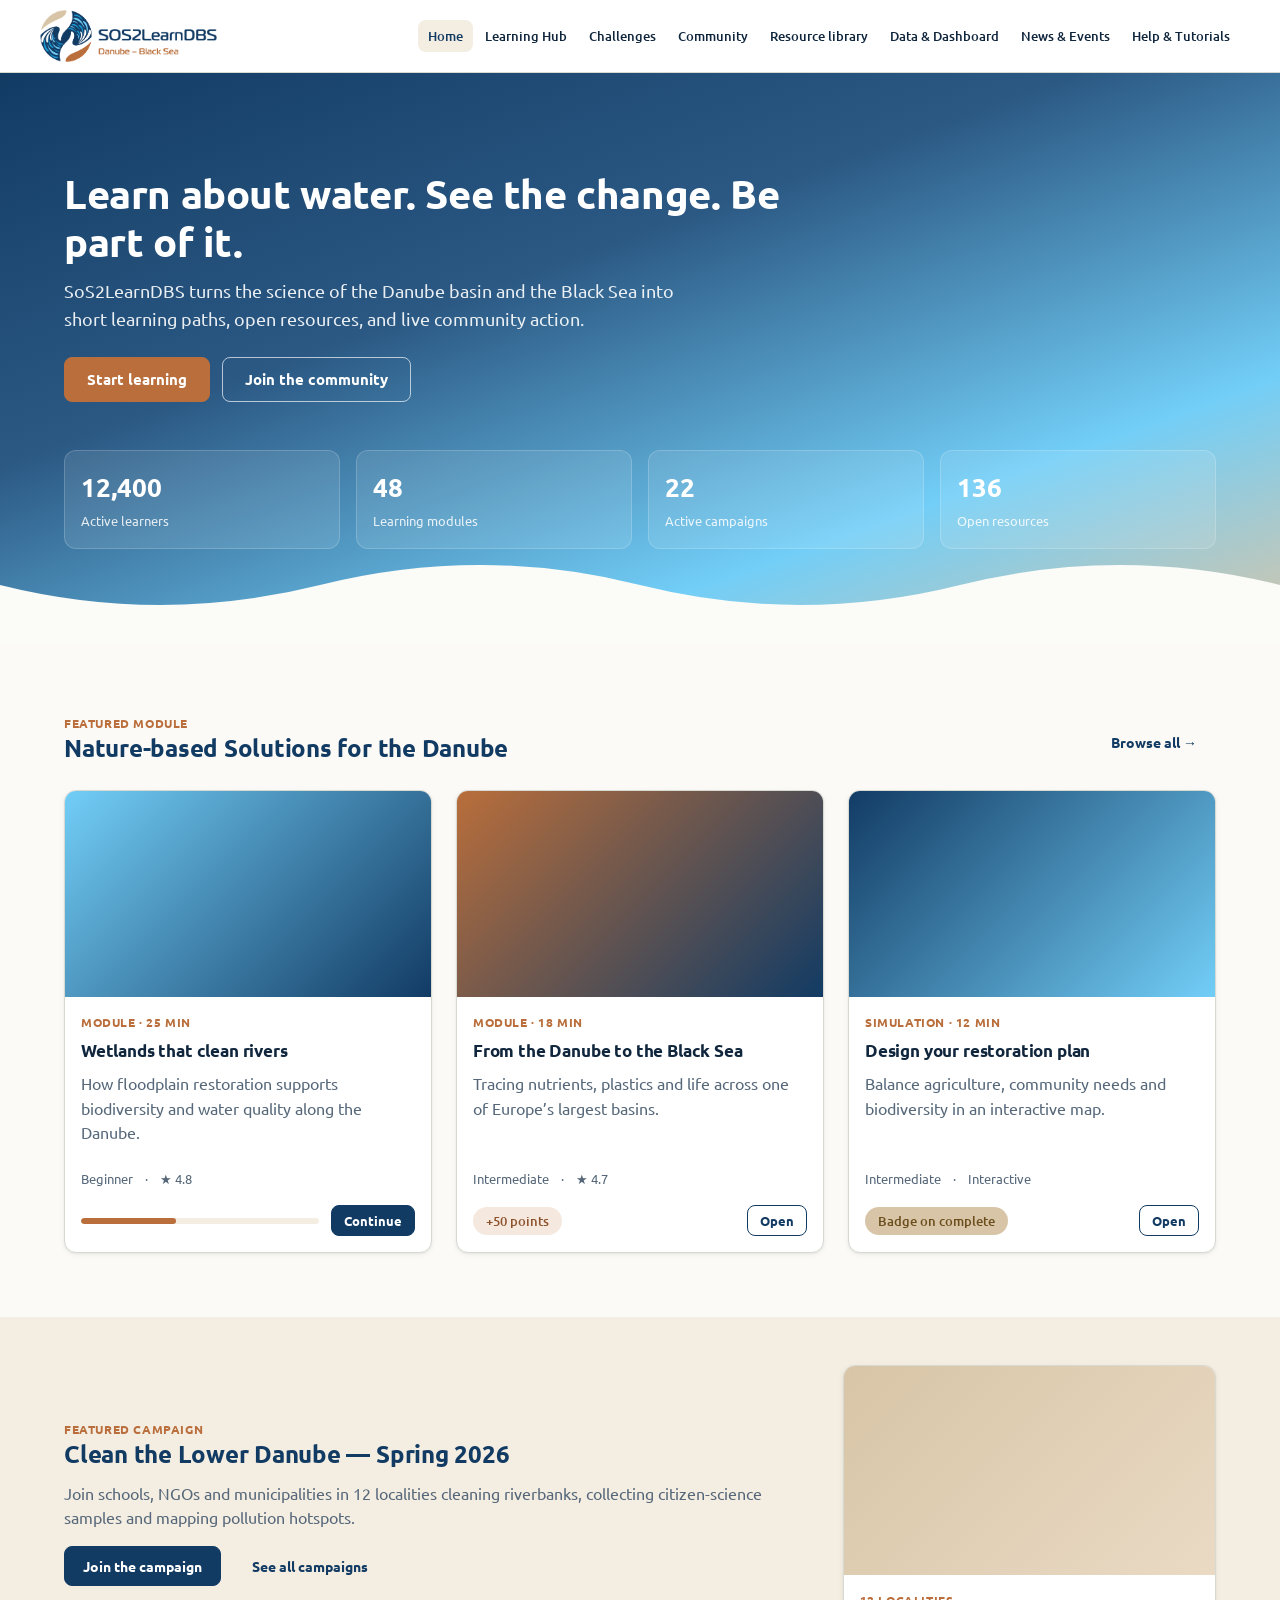
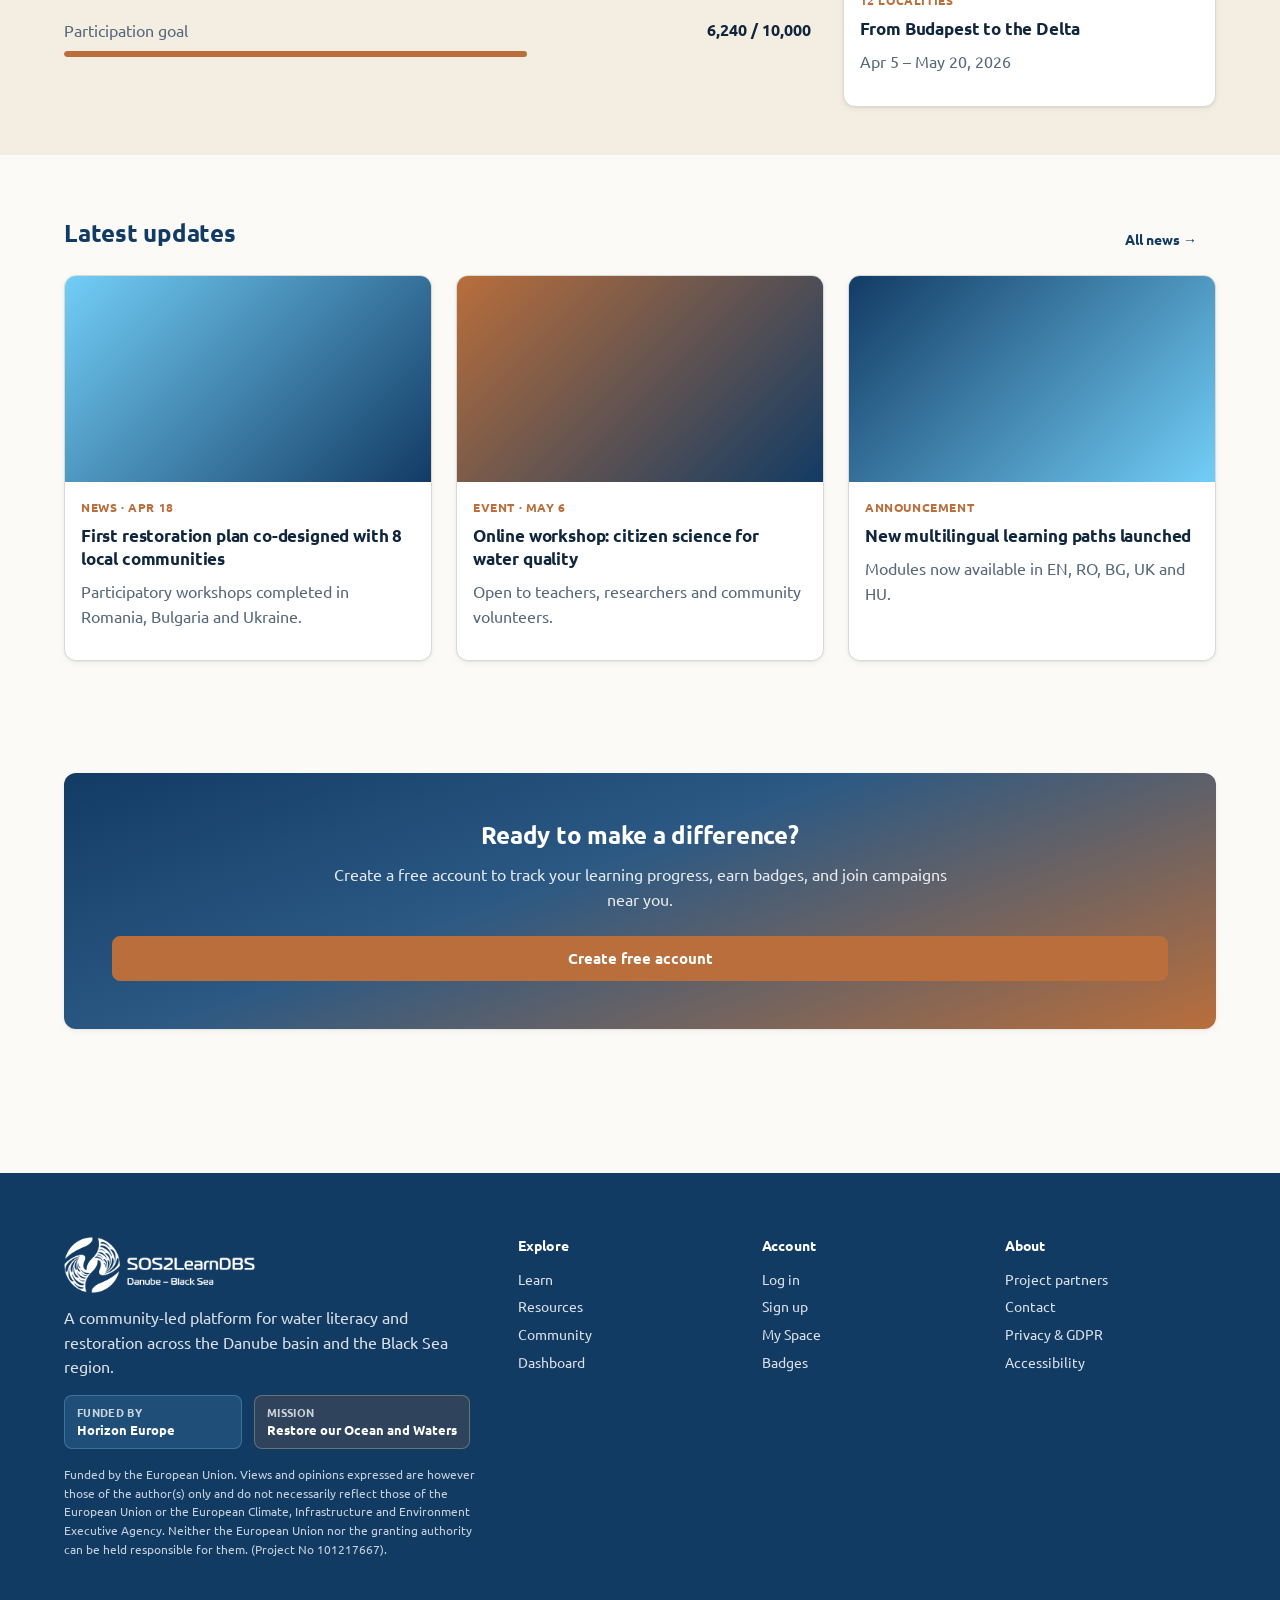
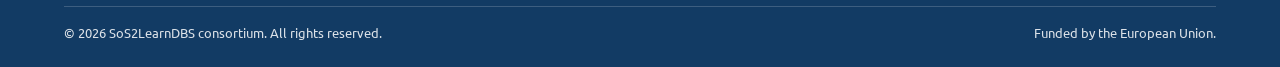
==== commit 9aced64c: "Refine visual palette consistency" ====
--- a/index.html
+++ b/index.html
@@ -43,7 +43,7 @@
          open resources, and live community action.</p>
       <div class="actions">
         <a class="btn btn--teal btn--lg" href="learn.html">Start learning</a>
-        <a class="btn btn--secondary btn--lg" href="community.html" style="color:#fff;border-color:rgba(255,255,255,0.6);background:transparent">Join the community</a>
+        <a class="btn btn--hero-outline btn--lg" href="community.html">Join the community</a>
       </div>
       <div class="hero__kpis">
         <div class="hero__kpi"><b data-count="12400">0</b><span>Active learners</span></div>
@@ -179,7 +179,7 @@
   <!-- CTA -->
   <section class="section--tight">
     <div class="container">
-      <div class="card" style="padding: var(--s-7); text-align:center; background: linear-gradient(160deg, #0E4C7A, #2AA39A); border:none; color:#fff;">
+      <div class="card" style="padding: var(--s-7); text-align:center; background: linear-gradient(160deg, var(--c-danube), #2b5984 42%, var(--c-teal)); border:none; color:#fff;">
         <h2 style="color:#fff;">Ready to make a difference?</h2>
         <p style="color:rgba(255,255,255,0.88); max-width: 620px; margin: 0 auto var(--s-5);">
           Create a free account to track your learning progress, earn badges, and join campaigns near you.
--- a/assets/css/styles.css
+++ b/assets/css/styles.css
@@ -164,6 +164,8 @@
 .btn--teal { --_bg: var(--c-teal); --_fg: #fff; --_bd: var(--c-teal); }
 .btn--teal:hover { background: #9c5a2f; border-color: #9c5a2f; }
 .btn--danger { --_bg: var(--c-error); --_fg: #fff; --_bd: var(--c-error); }
+.btn--hero-outline { --_bg: transparent; --_fg: #fff; --_bd: rgba(255,255,255,0.66); }
+.btn--hero-outline:hover { background: rgba(255,255,255,0.14); border-color: rgba(255,255,255,0.8); color: #fff; }
 .btn--sm { padding: 8px 12px; font-size: 13px; }
 .btn--lg { padding: 14px 22px; font-size: 15px; }
 .btn--block { width: 100%; }
@@ -224,7 +226,7 @@
 }
 .chip:hover { border-color: var(--c-rule); }
 .chip.is-active { background: var(--c-danube); color: #fff; border-color: var(--c-danube); }
-.chip--teal { background: rgba(42,163,154,0.14); color: var(--c-teal); }
+.chip--teal { background: rgba(185,110,59,0.16); color: #8f532c; }
 .chip--sand { background: var(--c-sand); color: #6b4e1c; }
 
 /* ===== Inputs / Forms ===== */
@@ -239,7 +241,7 @@
 }
 .input:focus, .select:focus, .textarea:focus {
   outline: none; border-color: var(--c-azure);
-  box-shadow: 0 0 0 3px rgba(43,143,203,0.18);
+  box-shadow: 0 0 0 3px rgba(114,206,247,0.24);
 }
 .textarea { min-height: 96px; resize: vertical; }
 
@@ -260,16 +262,16 @@
 /* ===== Badges ===== */
 .badge {
   width: 72px; height: 72px; border-radius: 50%;
-  background: radial-gradient(circle at 30% 30%, #fff 0%, var(--c-sand) 40%, #cfa87a 100%);
+  background: radial-gradient(circle at 30% 30%, #fff 0%, var(--c-sand) 42%, #c78e63 100%);
   display: flex; align-items: center; justify-content: center;
-  border: 3px solid #cfa87a; color: #6b4e1c;
+  border: 3px solid #c78e63; color: #6b4e1c;
   font-weight: 700; font-size: 22px;
   box-shadow: var(--sh-1);
 }
-.badge--teal  { background: radial-gradient(circle at 30% 30%, #fff 0%, #6ec4bd 40%, var(--c-teal) 100%);
-                border-color: var(--c-teal); color: #0e5e58; }
-.badge--blue  { background: radial-gradient(circle at 30% 30%, #fff 0%, #8bc0df 40%, var(--c-azure) 100%);
-                border-color: var(--c-azure); color: #124a73; }
+.badge--teal  { background: radial-gradient(circle at 30% 30%, #fff 0%, #d7b292 40%, var(--c-teal) 100%);
+                border-color: var(--c-teal); color: #7b4726; }
+.badge--blue  { background: radial-gradient(circle at 30% 30%, #fff 0%, #b8e8fb 40%, var(--c-azure) 100%);
+                border-color: var(--c-azure); color: var(--c-danube); }
 .badge--locked{ background: #e5e9ee; border-color: #c3ccd5; color: #8894a1; box-shadow: none; }
 .badge-tile { text-align: center; padding: var(--s-4); border: 1px solid var(--c-rule); border-radius: var(--r-lg); background: #fff; }
 .badge-tile .badge { margin: 0 auto var(--s-3); }
@@ -294,7 +296,7 @@
 .table tbody tr:hover { background: #fbfaf5; }
 .status { display: inline-block; padding: 2px 8px; border-radius: var(--r-pill); font-size: 11px; font-weight: 600; text-transform: uppercase; letter-spacing: 0.04em; }
 .status.draft   { background: #eceff3; color: #4e5b68; }
-.status.active  { background: rgba(42,163,154,0.18); color: #0e5e58; }
+.status.active  { background: rgba(114,206,247,0.18); color: var(--c-danube); }
 .status.closed  { background: #eae3d0; color: #6b4e1c; }
 
 /* ===== Tabs ===== */
@@ -383,7 +385,7 @@
 }
 .quiz-option:hover { border-color: var(--c-azure); background: #f6fbff; }
 .quiz-option.selected { border-color: var(--c-azure); background: #eef6fc; }
-.quiz-option.correct { border-color: var(--c-teal); background: rgba(42,163,154,0.12); }
+.quiz-option.correct { border-color: var(--c-teal); background: rgba(185,110,59,0.12); }
 .quiz-option.wrong  { border-color: var(--c-error); background: rgba(192,57,43,0.1); }
 .quiz-dots { display: flex; gap: 6px; justify-content: center; margin: var(--s-4) 0; }
 .quiz-dot { width: 8px; height: 8px; border-radius: 50%; background: var(--c-rule); }
@@ -407,7 +409,7 @@
 
 /* ===== Toast / callouts ===== */
 .callout {
-  border-left: 4px solid var(--c-teal); background: rgba(42,163,154,0.08);
+  border-left: 4px solid var(--c-teal); background: rgba(185,110,59,0.08);
   padding: var(--s-4); border-radius: var(--r-md); color: var(--c-ink);
 }
 .callout--warn { border-color: var(--c-warning); background: rgba(227,160,8,0.10); }
@@ -433,10 +435,10 @@
 .map {
   aspect-ratio: 16/9; border-radius: var(--r-lg); border: 1px solid var(--c-rule);
   background:
-    radial-gradient(circle at 70% 60%, rgba(42,163,154,0.35) 0, transparent 22%),
-    radial-gradient(circle at 50% 55%, rgba(43,143,203,0.35) 0, transparent 28%),
-    radial-gradient(circle at 40% 65%, rgba(14,76,122,0.35) 0, transparent 22%),
-    linear-gradient(180deg, #eaf3fa, #ddece3);
+    radial-gradient(circle at 70% 60%, rgba(185,110,59,0.28) 0, transparent 22%),
+    radial-gradient(circle at 50% 55%, rgba(114,206,247,0.34) 0, transparent 28%),
+    radial-gradient(circle at 40% 65%, rgba(18,59,100,0.28) 0, transparent 22%),
+    linear-gradient(180deg, #eff8fc, #f4ede2);
   position: relative; box-shadow: var(--sh-1); overflow: hidden;
 }
 .map::after {
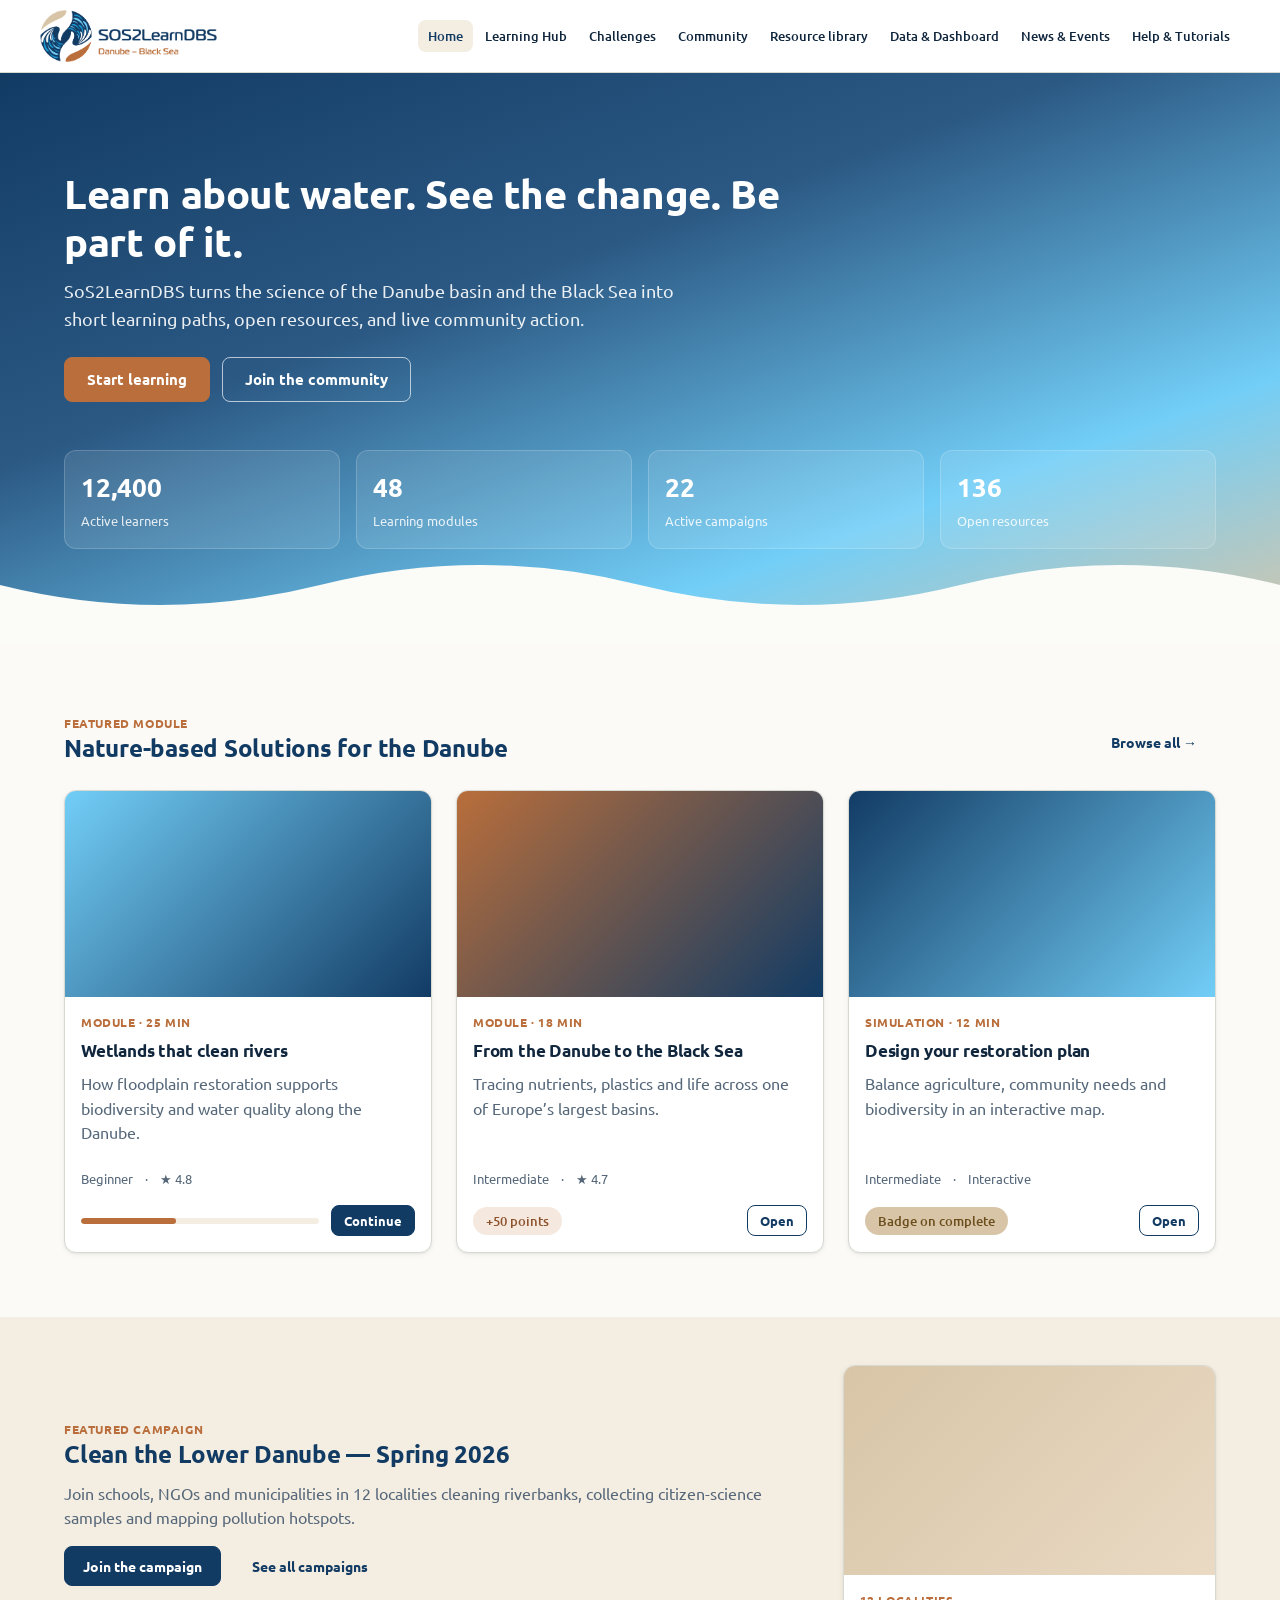
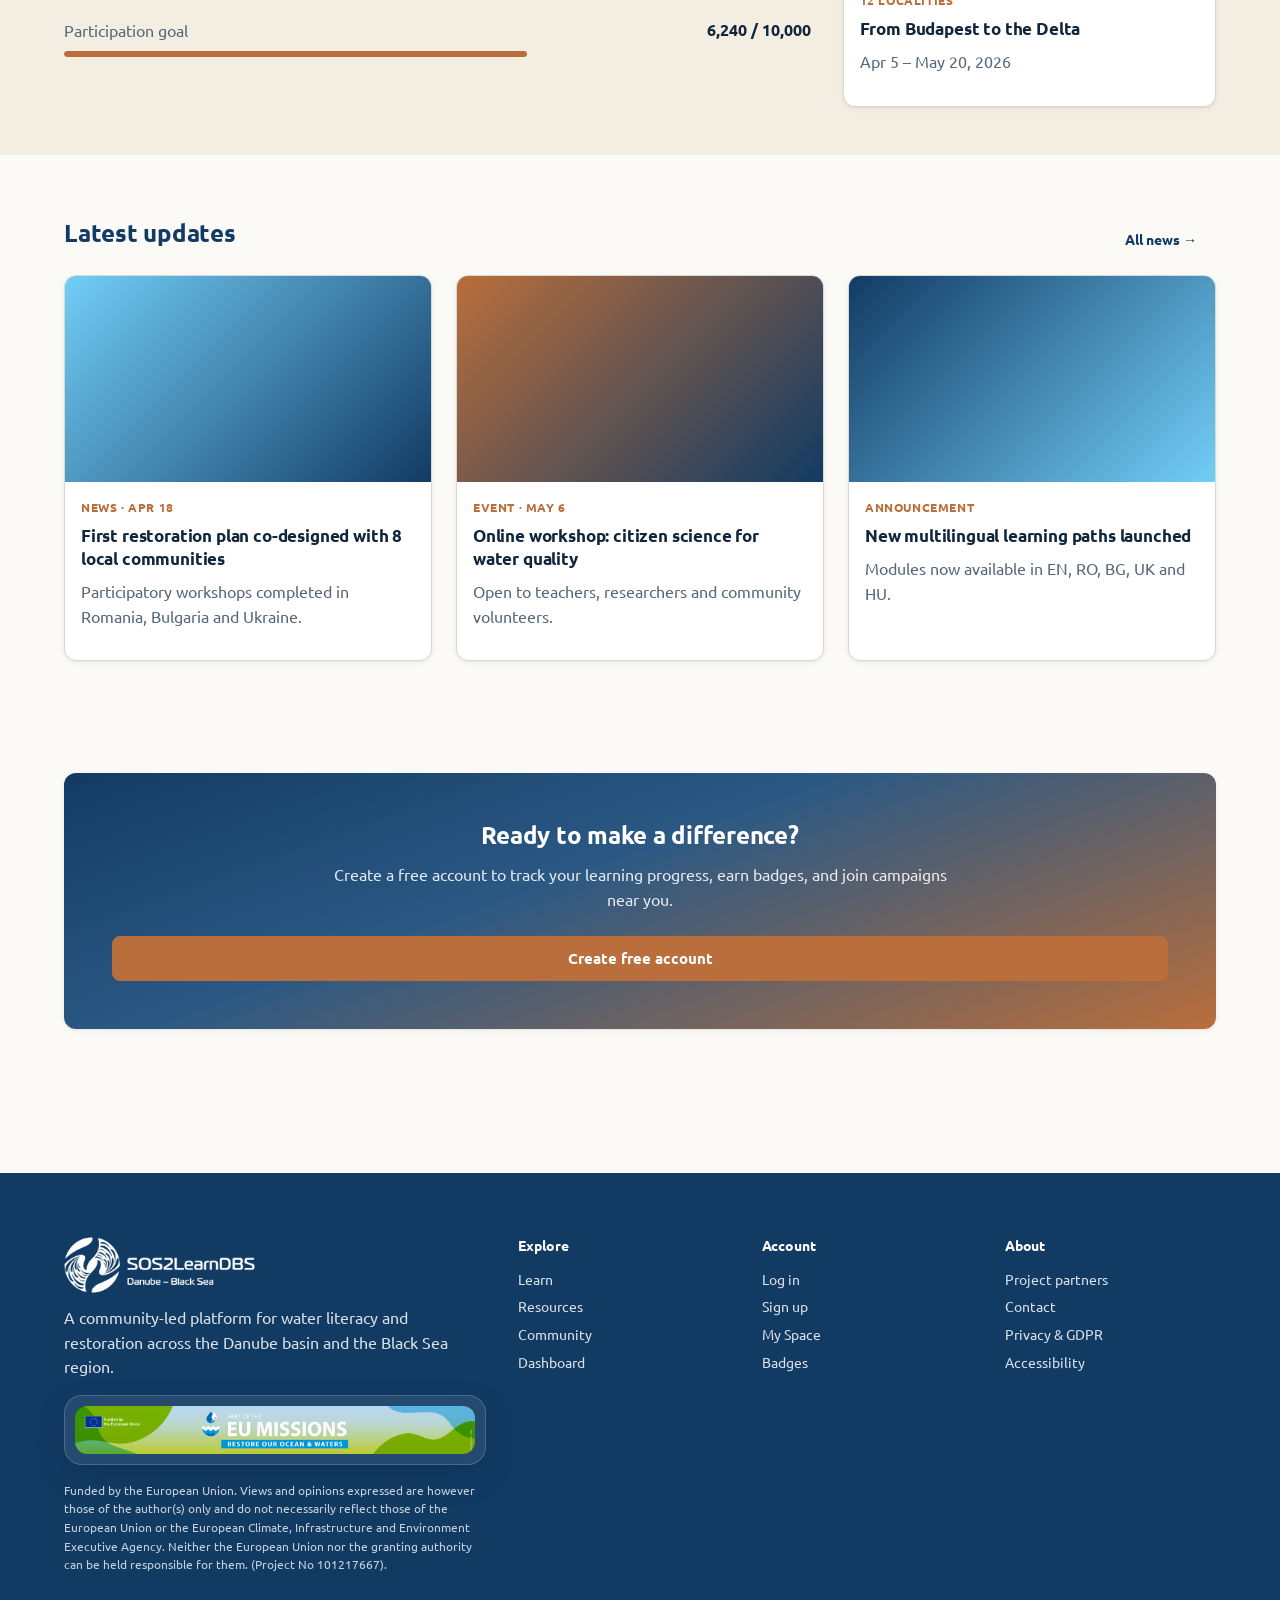
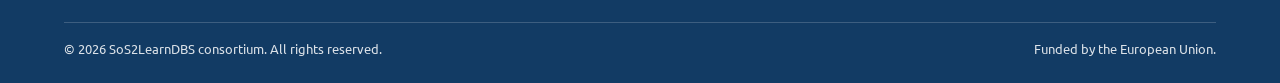
==== commit d6bec95f: "Match footer mission branding" ====
--- a/index.html
+++ b/index.html
@@ -198,8 +198,9 @@
         <img class="footer__brand-mark" src="assets/img/logos/Logo_W.png" alt="SoS2LearnDBS">
         <p>A community-led platform for water literacy and restoration across the Danube basin and the Black Sea region.</p>
         <div class="footer__affiliations" aria-label="Project affiliations">
-          <span class="footer__logo footer__logo--eu"><span class="footer__logo-label">Funded by</span><span>Horizon Europe</span></span>
-          <span class="footer__logo footer__logo--mission"><span class="footer__logo-label">Mission</span><span>Restore our Ocean and Waters</span></span>
+          <figure class="footer__mission-strip">
+            <img class="footer__mission-image" src="assets/img/logos/EU-Missions_Funded_Ocean-and-Waters.jpg" alt="Funded by the European Union. Part of the EU Missions: Restore our Ocean and Waters." loading="lazy" decoding="async">
+          </figure>
         </div>
         <p class="footer__disclaimer">Funded by the European Union. Views and opinions expressed are however those of the author(s) only and do not necessarily reflect those of the European Union or the European Climate, Infrastructure and Environment Executive Agency. Neither the European Union nor the granting authority can be held responsible for them. (Project No 101217667).</p>
       </div>
--- a/assets/css/styles.css
+++ b/assets/css/styles.css
@@ -334,31 +334,24 @@
 .footer__grid { display: grid; grid-template-columns: 2fr 1fr 1fr 1fr; gap: var(--s-6); }
 .footer__bottom { margin-top: var(--s-6); padding-top: var(--s-4); border-top: 1px solid rgba(255,255,255,0.18);
   display: flex; justify-content: space-between; align-items: center; font-size: 13px; flex-wrap: wrap; gap: var(--s-3); }
-.footer__affiliations { display: flex; align-items: stretch; gap: var(--s-3); flex-wrap: wrap; margin-top: var(--s-4); }
-.footer__logo {
-  display: inline-flex;
-  flex-direction: column;
-  gap: 2px;
-  min-width: 178px;
-  padding: 10px 12px;
-  border: 1px solid transparent;
-  border-radius: var(--r-md);
-  font-size: 11px;
-  font-weight: 700;
-  line-height: 1.25;
-  color: #fff;
-  letter-spacing: 0.03em;
-  text-transform: uppercase;
-}
-.footer__logo span:last-child {
-  font-size: 13px;
-  font-weight: 600;
-  letter-spacing: 0;
-  text-transform: none;
-}
-.footer__logo-label { color: rgba(255,255,255,0.76); }
-.footer__logo--eu { background: rgba(114,206,247,0.14); border-color: rgba(114,206,247,0.3); }
-.footer__logo--mission { background: rgba(185,110,59,0.18); border-color: rgba(216,197,167,0.34); }
+.footer__affiliations {
+  margin-top: var(--s-4);
+  max-width: 760px;
+}
+.footer__mission-strip {
+  margin: 0;
+  padding: 10px;
+  border-radius: 18px;
+  background: rgba(255,255,255,0.08);
+  border: 1px solid rgba(255,255,255,0.18);
+  box-shadow: 0 12px 30px rgba(6,26,54,0.18);
+}
+.footer__mission-image {
+  display: block;
+  width: 100%;
+  height: auto;
+  border-radius: 12px;
+}
 .footer__disclaimer {
   margin-top: var(--s-4);
   max-width: 640px;
@@ -480,6 +473,8 @@
   .menu-btn { display: inline-flex; align-items: center; justify-content: center; margin-left: auto; }
   .footer__brand-mark { height: 48px; max-width: 280px; }
   .footer__grid { grid-template-columns: 1fr; }
+  .footer__mission-strip { padding: 8px; border-radius: 14px; }
+  .footer__mission-image { border-radius: 10px; }
   .hide-mobile { display: none; }
   .hide-desktop { display: block; }
 }
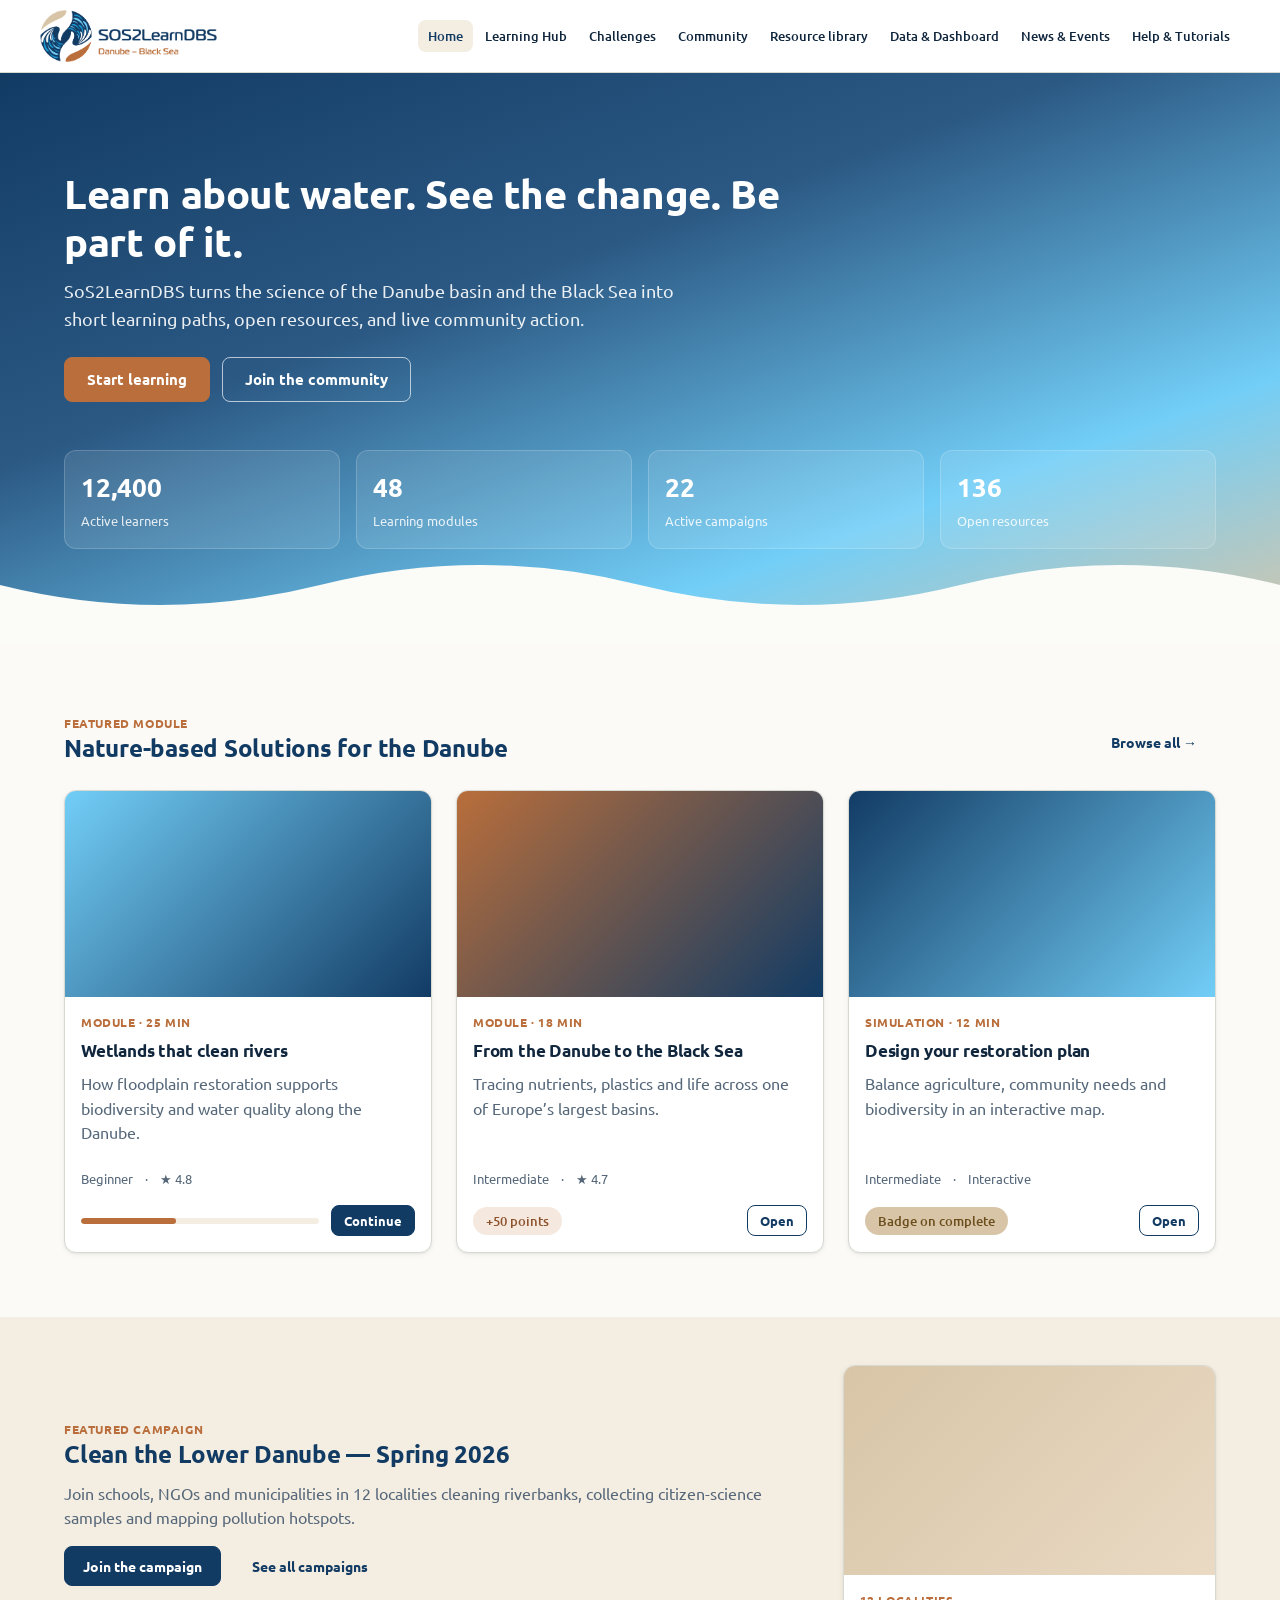
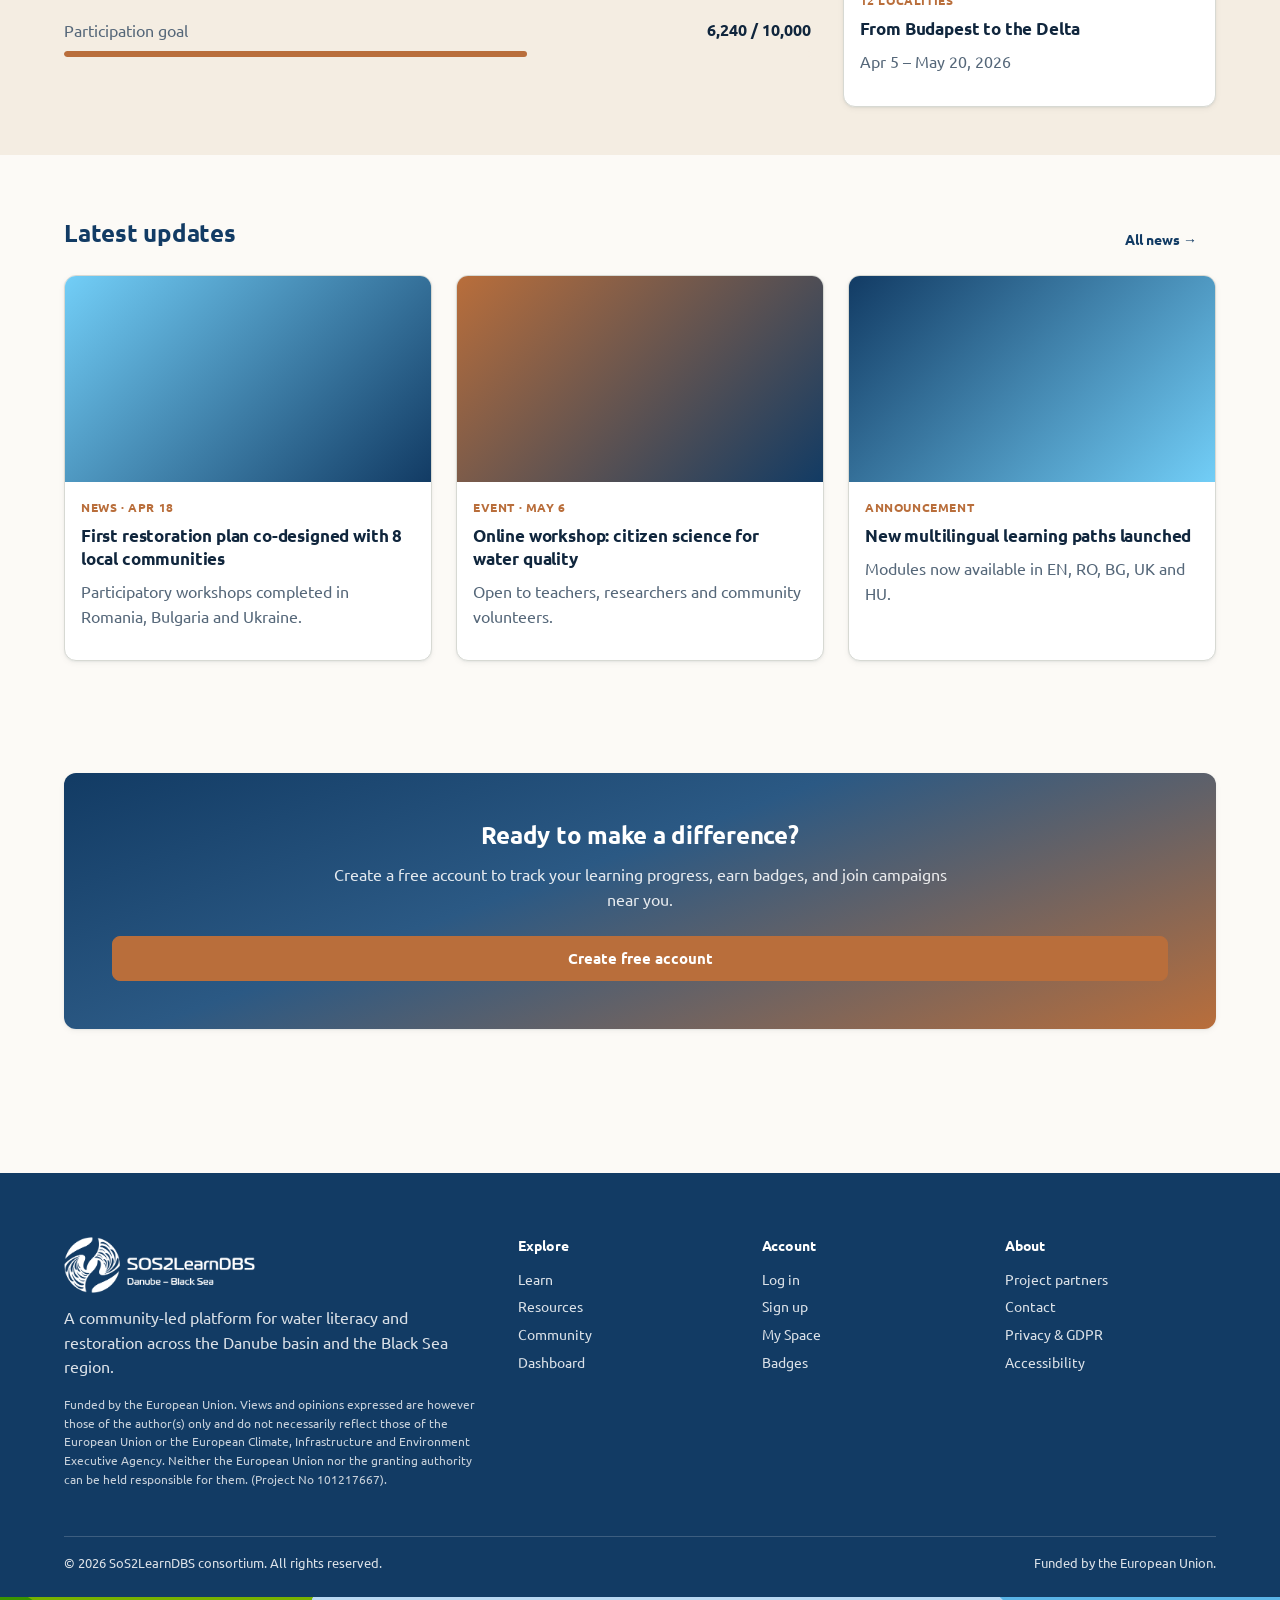
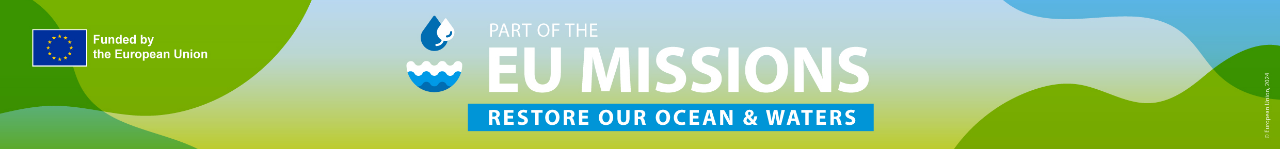
==== commit c9a65fe8: "Move mission branding below footer" ====
--- a/index.html
+++ b/index.html
@@ -197,11 +197,6 @@
       <div>
         <img class="footer__brand-mark" src="assets/img/logos/Logo_W.png" alt="SoS2LearnDBS">
         <p>A community-led platform for water literacy and restoration across the Danube basin and the Black Sea region.</p>
-        <div class="footer__affiliations" aria-label="Project affiliations">
-          <figure class="footer__mission-strip">
-            <img class="footer__mission-image" src="assets/img/logos/EU-Missions_Funded_Ocean-and-Waters.jpg" alt="Funded by the European Union. Part of the EU Missions: Restore our Ocean and Waters." loading="lazy" decoding="async">
-          </figure>
-        </div>
         <p class="footer__disclaimer">Funded by the European Union. Views and opinions expressed are however those of the author(s) only and do not necessarily reflect those of the European Union or the European Climate, Infrastructure and Environment Executive Agency. Neither the European Union nor the granting authority can be held responsible for them. (Project No 101217667).</p>
       </div>
       <div>
@@ -232,6 +227,9 @@
     </div>
   </div>
 </footer>
+<div class="footer__mission-band" aria-label="Project affiliations">
+  <img class="footer__mission-image" src="assets/img/logos/EU-Missions_Funded_Ocean-and-Waters.jpg" alt="Funded by the European Union. Part of the EU Missions: Restore our Ocean and Waters." loading="lazy" decoding="async">
+</div>
 
 <script src="assets/js/main.js"></script>
 </body>
--- a/assets/css/styles.css
+++ b/assets/css/styles.css
@@ -334,23 +334,17 @@
 .footer__grid { display: grid; grid-template-columns: 2fr 1fr 1fr 1fr; gap: var(--s-6); }
 .footer__bottom { margin-top: var(--s-6); padding-top: var(--s-4); border-top: 1px solid rgba(255,255,255,0.18);
   display: flex; justify-content: space-between; align-items: center; font-size: 13px; flex-wrap: wrap; gap: var(--s-3); }
-.footer__affiliations {
-  margin-top: var(--s-4);
-  max-width: 760px;
-}
-.footer__mission-strip {
-  margin: 0;
-  padding: 10px;
-  border-radius: 18px;
-  background: rgba(255,255,255,0.08);
-  border: 1px solid rgba(255,255,255,0.18);
-  box-shadow: 0 12px 30px rgba(6,26,54,0.18);
-}
 .footer__mission-image {
   display: block;
   width: 100%;
   height: auto;
-  border-radius: 12px;
+}
+.footer__mission-band {
+  background: #fff;
+}
+.footer__mission-band .footer__mission-image {
+  max-width: 1440px;
+  margin: 0 auto;
 }
 .footer__disclaimer {
   margin-top: var(--s-4);
@@ -473,8 +467,6 @@
   .menu-btn { display: inline-flex; align-items: center; justify-content: center; margin-left: auto; }
   .footer__brand-mark { height: 48px; max-width: 280px; }
   .footer__grid { grid-template-columns: 1fr; }
-  .footer__mission-strip { padding: 8px; border-radius: 14px; }
-  .footer__mission-image { border-radius: 10px; }
   .hide-mobile { display: none; }
   .hide-desktop { display: block; }
 }
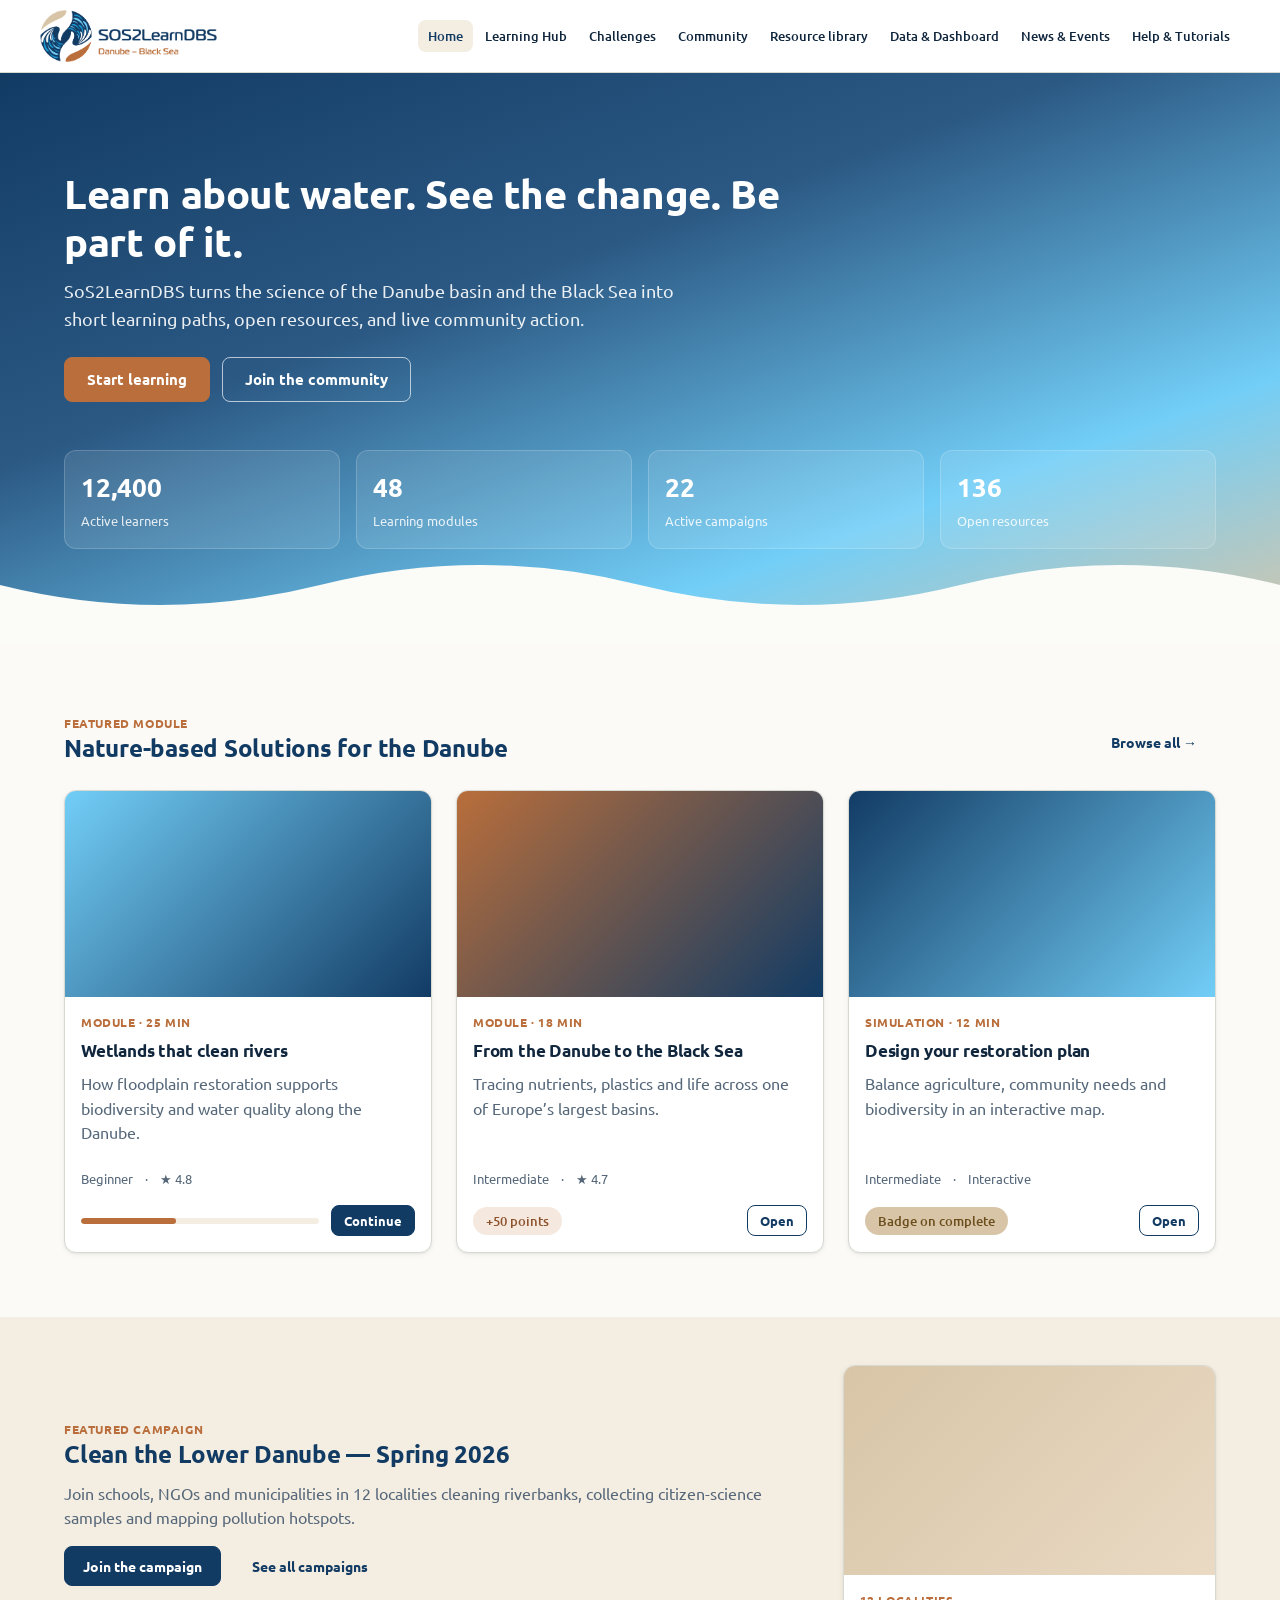
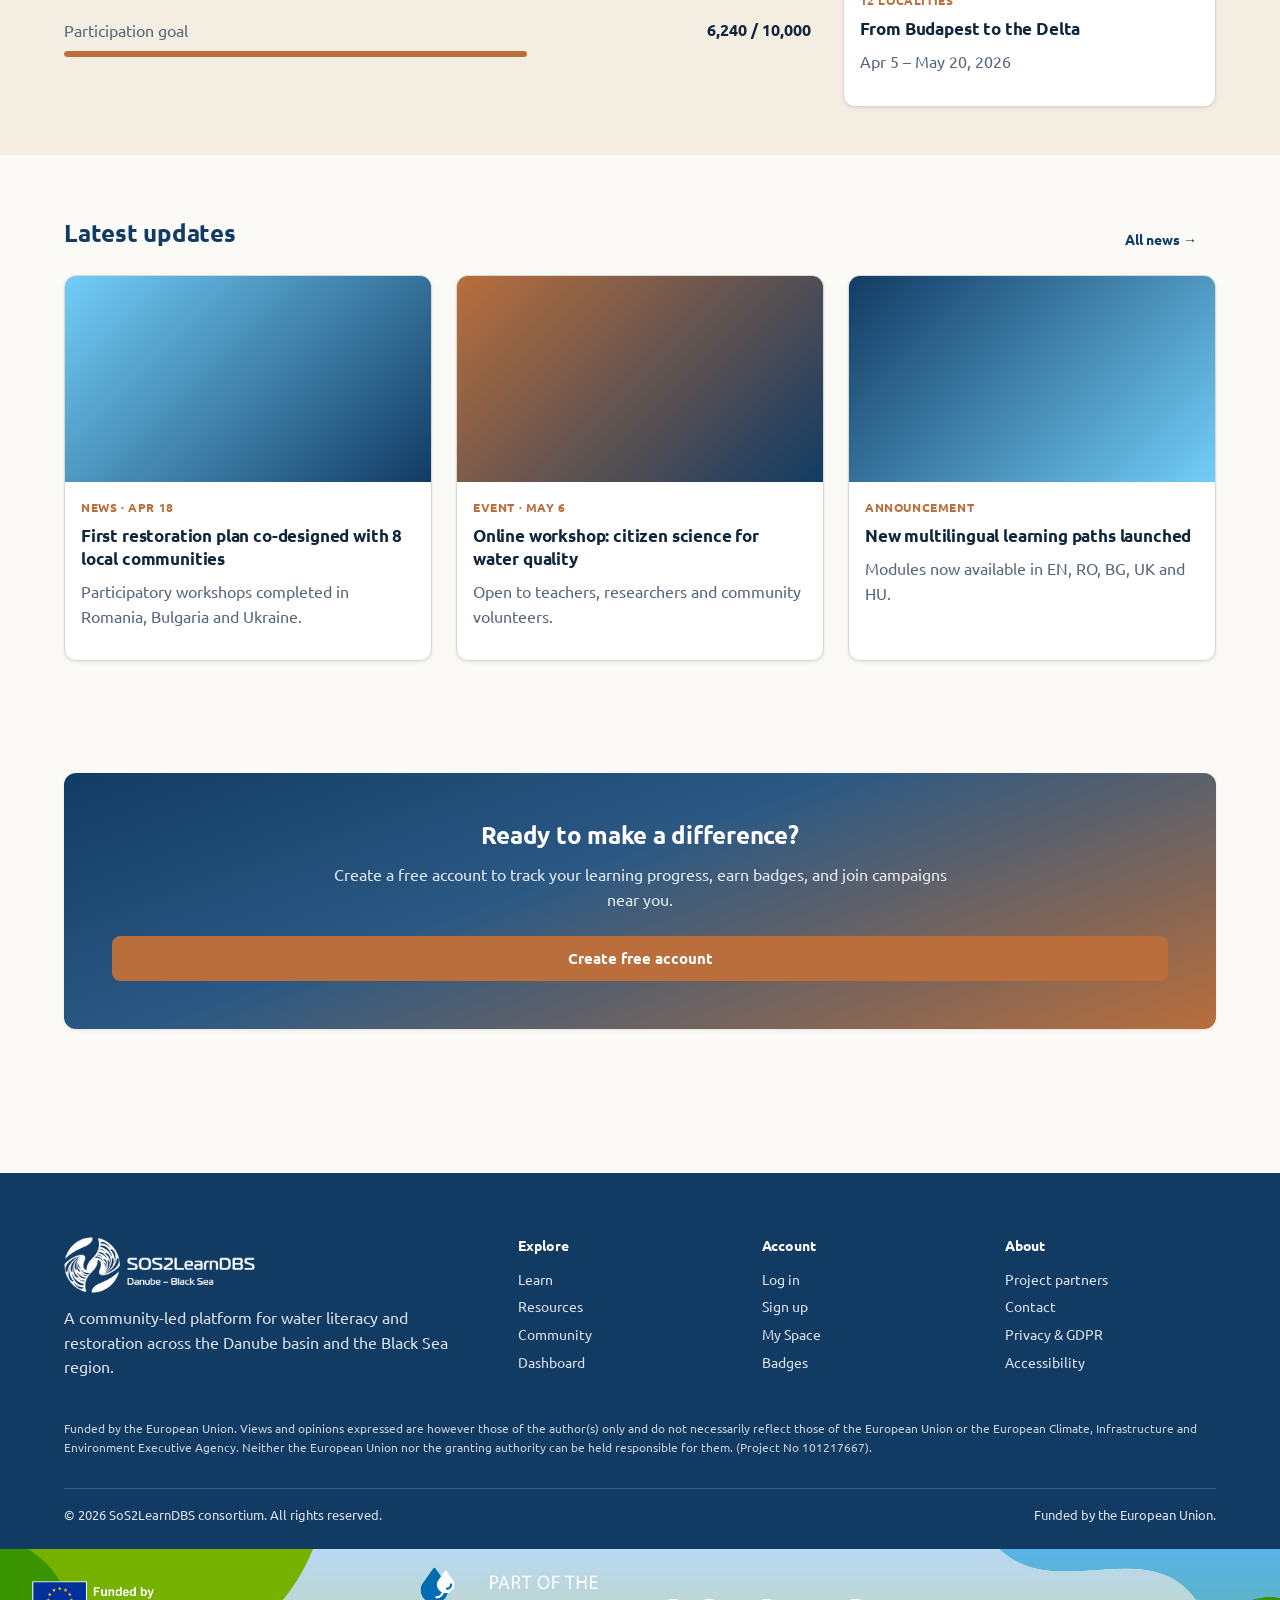
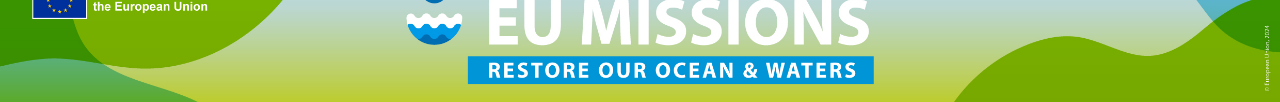
==== commit 93aaef28: "Refine footer spacing and disclaimer layout" ====
--- a/index.html
+++ b/index.html
@@ -197,7 +197,6 @@
       <div>
         <img class="footer__brand-mark" src="assets/img/logos/Logo_W.png" alt="SoS2LearnDBS">
         <p>A community-led platform for water literacy and restoration across the Danube basin and the Black Sea region.</p>
-        <p class="footer__disclaimer">Funded by the European Union. Views and opinions expressed are however those of the author(s) only and do not necessarily reflect those of the European Union or the European Climate, Infrastructure and Environment Executive Agency. Neither the European Union nor the granting authority can be held responsible for them. (Project No 101217667).</p>
       </div>
       <div>
         <h4>Explore</h4>
@@ -221,6 +220,7 @@
         <a href="#">Accessibility</a>
       </div>
     </div>
+    <p class="footer__disclaimer">Funded by the European Union. Views and opinions expressed are however those of the author(s) only and do not necessarily reflect those of the European Union or the European Climate, Infrastructure and Environment Executive Agency. Neither the European Union nor the granting authority can be held responsible for them. (Project No 101217667).</p>
     <div class="footer__bottom">
       <span>© 2026 SoS2LearnDBS consortium. All rights reserved.</span>
       <span>Funded by the European Union.</span>
--- a/assets/css/styles.css
+++ b/assets/css/styles.css
@@ -341,14 +341,14 @@
 }
 .footer__mission-band {
   background: #fff;
+  line-height: 0;
 }
 .footer__mission-band .footer__mission-image {
-  max-width: 1440px;
-  margin: 0 auto;
+  max-width: none;
 }
 .footer__disclaimer {
-  margin-top: var(--s-4);
-  max-width: 640px;
+  margin-top: var(--s-5);
+  max-width: none;
   font-size: 12px;
   line-height: 1.55;
   color: rgba(255,255,255,0.76);
